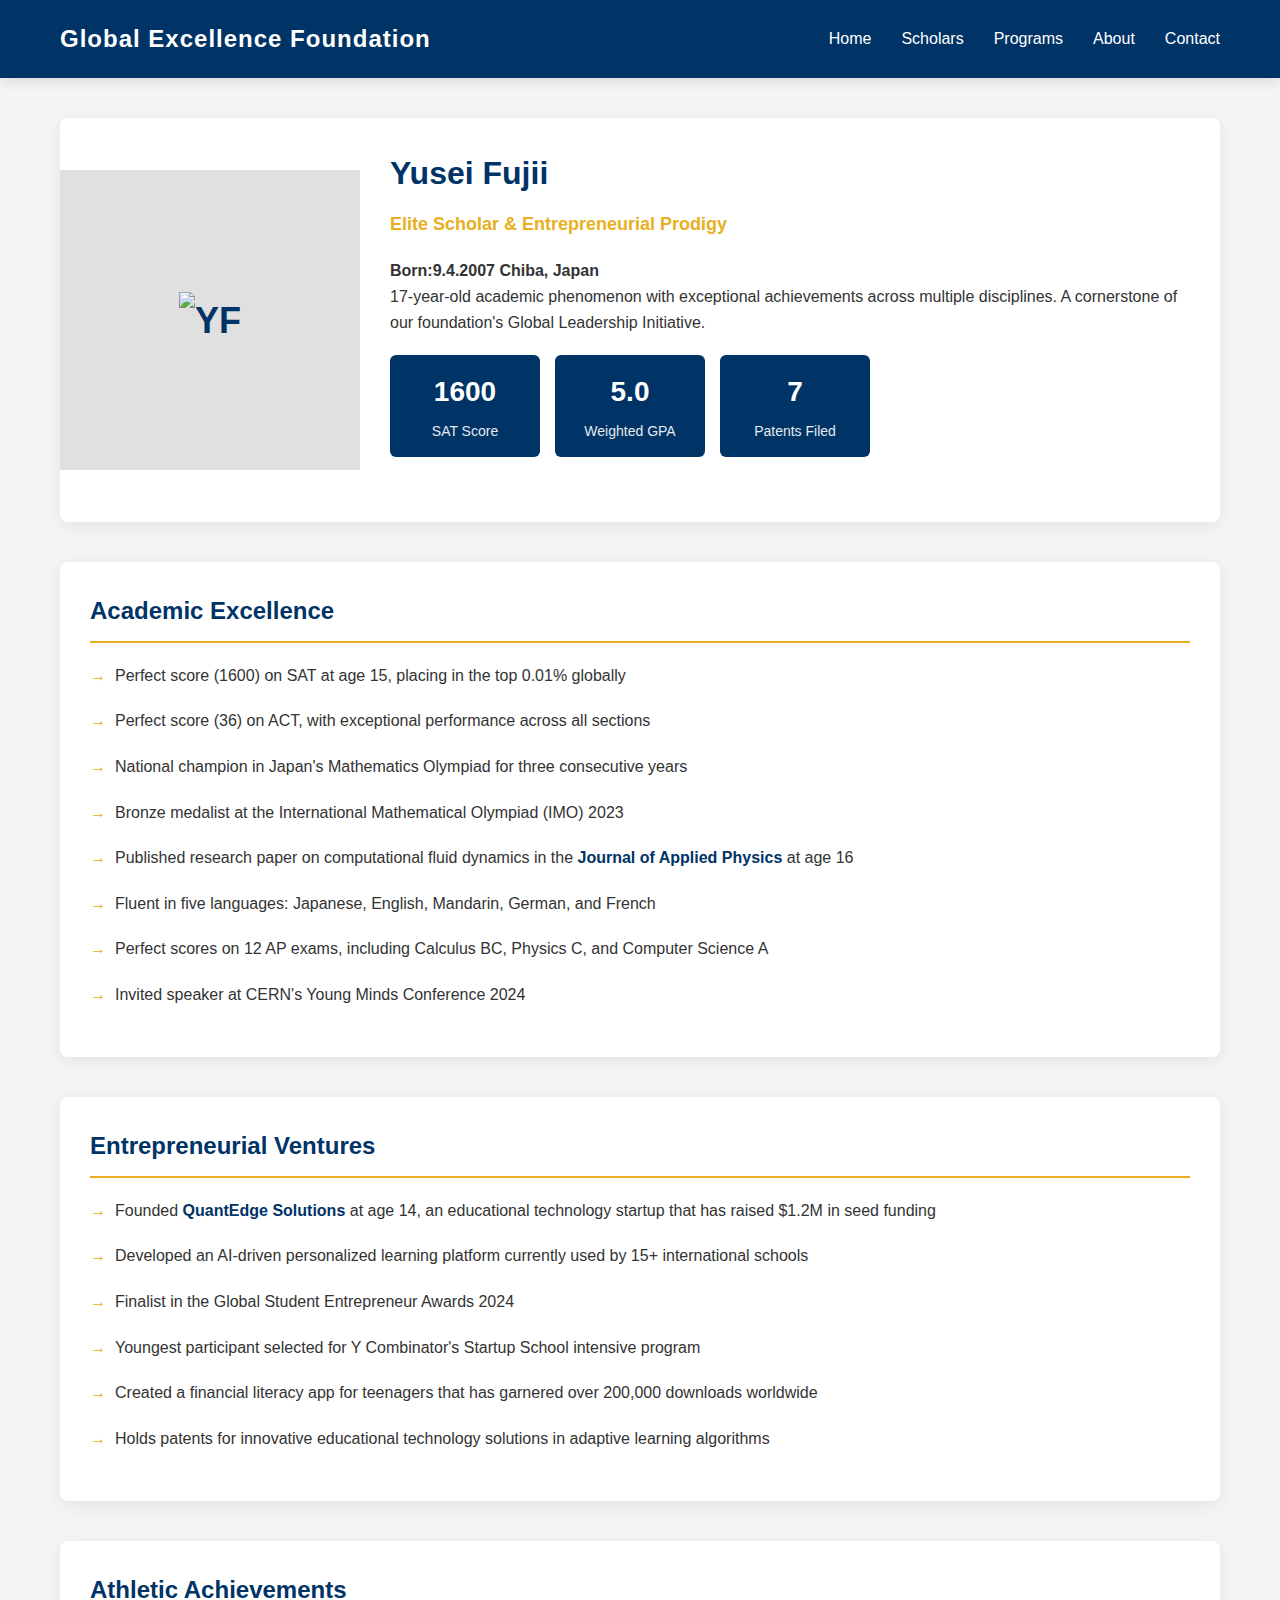
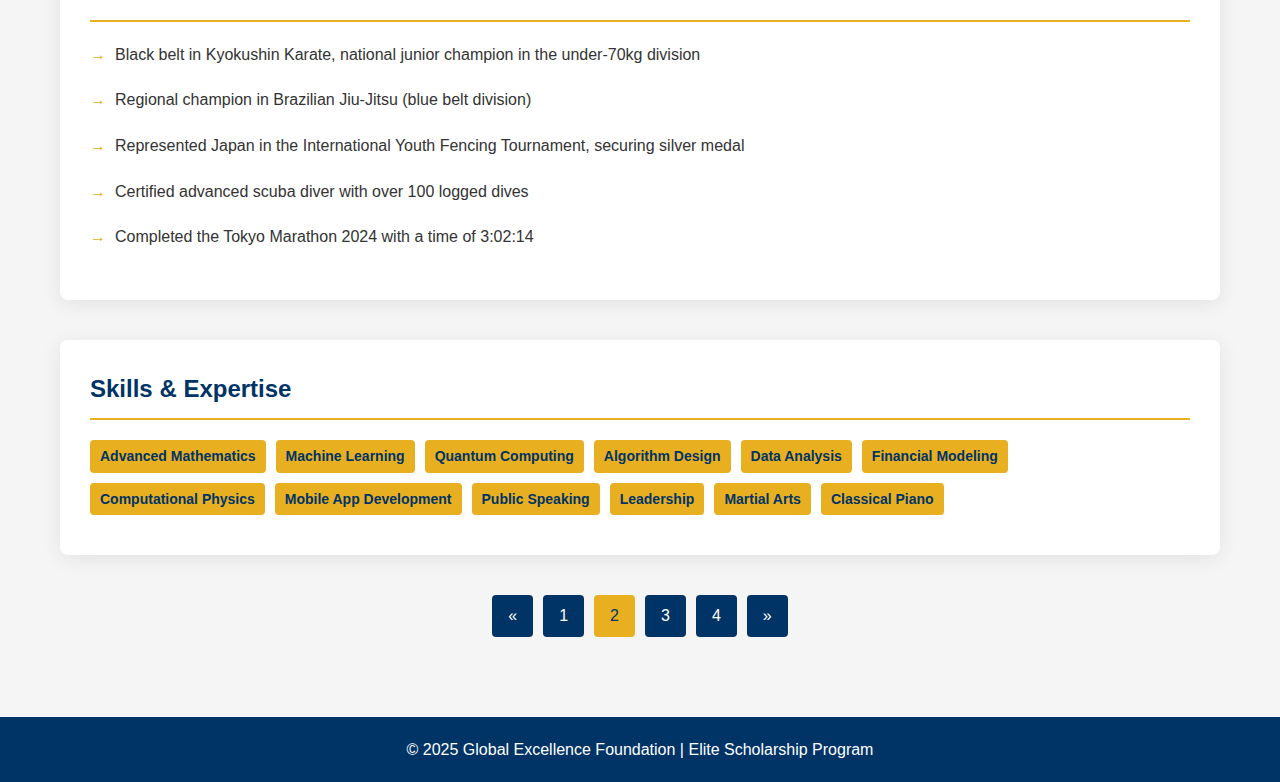
==== index.html @ b3fc117e "Update index.html" ====
<!DOCTYPE html>
<html lang="en">
<head>
    <meta charset="UTF-8">
    <meta name="viewport" content="width=device-width, initial-scale=1.0">
    <title>Yusei Fujii | Global Excellence Foundation</title>
    <style>
        :root {
            --primary: #003366;
            --accent: #e8b021;
            --light: #f5f5f5;
            --dark: #333;
            --gray: #e0e0e0;
        }
        
        * {
            margin: 0;
            padding: 0;
            box-sizing: border-box;
            font-family: 'Helvetica Neue', Arial, sans-serif;
        }
        
        body {
            background-color: var(--light);
            color: var(--dark);
            line-height: 1.6;
        }
        
        header {
            background-color: var(--primary);
            color: white;
            padding: 20px 0;
            box-shadow: 0 4px 12px rgba(0,0,0,0.1);
        }
        
        nav {
            max-width: 1200px;
            margin: 0 auto;
            display: flex;
            justify-content: space-between;
            align-items: center;
            padding: 0 20px;
        }
        
        .logo {
            font-size: 24px;
            font-weight: bold;
            letter-spacing: 1px;
        }
        
        .nav-links {
            display: flex;
            list-style: none;
        }
        
        .nav-links li {
            margin-left: 30px;
        }
        
        .nav-links a {
            color: white;
            text-decoration: none;
            font-weight: 500;
            transition: color 0.3s;
        }
        
        .nav-links a:hover {
            color: var(--accent);
        }
        
        .container {
            max-width: 1200px;
            margin: 0 auto;
            padding: 40px 20px;
        }
        
        .hero {
            display: flex;
            align-items: center;
            margin-bottom: 40px;
            background: white;
            border-radius: 8px;
            overflow: hidden;
            box-shadow: 0 4px 20px rgba(0,0,0,0.08);
        }
        
        .profile-image {
            width: 300px;
            height: 300px;
            background-color: var(--gray);
            display: flex;
            align-items: center;
            justify-content: center;
            color: var(--primary);
            font-size: 36px;
            font-weight: bold;
        }
        
        .profile-info {
            padding: 30px;
            flex: 1;
        }
        
        h1 {
            color: var(--primary);
            margin-bottom: 10px;
            font-size: 32px;
        }
        
        .subtitle {
            color: var(--accent);
            font-weight: 600;
            font-size: 18px;
            margin-bottom: 20px;
        }
        
        .quick-stats {
            display: flex;
            margin: 20px 0;
            flex-wrap: wrap;
        }
        
        .stat {
            background: var(--primary);
            color: white;
            padding: 15px;
            border-radius: 6px;
            margin-right: 15px;
            margin-bottom: 15px;
            min-width: 150px;
            text-align: center;
        }
        
        .stat-value {
            font-size: 28px;
            font-weight: bold;
            margin-bottom: 5px;
        }
        
        .stat-label {
            font-size: 14px;
            opacity: 0.9;
        }
        
        .section {
            margin-bottom: 40px;
            background: white;
            border-radius: 8px;
            padding: 30px;
            box-shadow: 0 4px 20px rgba(0,0,0,0.08);
        }
        
        h2 {
            color: var(--primary);
            margin-bottom: 20px;
            padding-bottom: 10px;
            border-bottom: 2px solid var(--accent);
        }
        
        .achievements, .experience {
            list-style-type: none;
        }
        
        .achievements li, .experience li {
            margin-bottom: 20px;
            position: relative;
            padding-left: 25px;
        }
        
        .achievements li:before, .experience li:before {
            content: "→";
            color: var(--accent);
            position: absolute;
            left: 0;
            font-weight: bold;
        }
        
        .highlight {
            color: var(--primary);
            font-weight: 600;
        }
        
        .badge {
            display: inline-block;
            background: var(--accent);
            color: var(--primary);
            padding: 5px 10px;
            border-radius: 4px;
            font-size: 14px;
            font-weight: 600;
            margin-right: 10px;
            margin-bottom: 10px;
        }
        
        .skills {
            display: flex;
            flex-wrap: wrap;
        }
        
        .pagination {
            display: flex;
            justify-content: center;
            margin-top: 40px;
        }
        
        .pagination a {
            display: inline-block;
            padding: 8px 16px;
            margin: 0 5px;
            background: var(--primary);
            color: white;
            text-decoration: none;
            border-radius: 4px;
            transition: background 0.3s;
        }
        
        .pagination a:hover {
            background: #00264d;
        }
        
        .pagination .active {
            background: var(--accent);
            color: var(--primary);
        }
        
        footer {
            background: var(--primary);
            color: white;
            text-align: center;
            padding: 20px;
            margin-top: 40px;
        }
        
        @media (max-width: 768px) {
            .hero {
                flex-direction: column;
            }
            
            .profile-image {
                width: 100%;
                height: 250px;
            }
            
            .nav-links {
                display: none;
            }
        }
    </style>
</head>
<body>
    <header>
        <nav>
            <div class="logo">Global Excellence Foundation</div>
            <ul class="nav-links">
                <li><a href="#">Home</a></li>
                <li><a href="#">Scholars</a></li>
                <li><a href="#">Programs</a></li>
                <li><a href="#">About</a></li>
                <li><a href="#">Contact</a></li>
            </ul>
        </nav>
    </header>
    
    <div class="container">
        <div class="hero">
            <div class="profile-image"><img src="YF.png" alt="YF"></div>
            <div class="profile-info">
                <h1>Yusei Fujii</h1>
                <div class="subtitle">Elite Scholar & Entrepreneurial Prodigy</div>
                <p><strong>Born:9.4.2007  Chiba, Japan</strong></p>
                <p>17-year-old academic phenomenon with exceptional achievements across multiple disciplines. A cornerstone of our foundation's Global Leadership Initiative.</p>
                
                <div class="quick-stats">
                    <div class="stat">
                        <div class="stat-value">1600</div>
                        <div class="stat-label">SAT Score</div>
                    </div>
                    <div class="stat">
                        <div class="stat-value">5.0</div>
                        <div class="stat-label">Weighted GPA</div>
                    </div>
                    <div class="stat">
                        <div class="stat-value">7</div>
                        <div class="stat-label">Patents Filed</div>
                    </div>
                </div>
            </div>
        </div>
        
        <div class="section">
            <h2>Academic Excellence</h2>
            <ul class="achievements">
                <li>Perfect score (1600) on SAT at age 15, placing in the top 0.01% globally</li>
                <li>Perfect score (36) on ACT, with exceptional performance across all sections</li>
                <li>National champion in Japan's Mathematics Olympiad for three consecutive years</li>
                <li>Bronze medalist at the International Mathematical Olympiad (IMO) 2023</li>
                <li>Published research paper on computational fluid dynamics in the <span class="highlight">Journal of Applied Physics</span> at age 16</li>
                <li>Fluent in five languages: Japanese, English, Mandarin, German, and French</li>
                <li>Perfect scores on 12 AP exams, including Calculus BC, Physics C, and Computer Science A</li>
                <li>Invited speaker at CERN's Young Minds Conference 2024</li>
            </ul>
        </div>
        
        <div class="section">
            <h2>Entrepreneurial Ventures</h2>
            <ul class="experience">
                <li>Founded <span class="highlight">QuantEdge Solutions</span> at age 14, an educational technology startup that has raised $1.2M in seed funding</li>
                <li>Developed an AI-driven personalized learning platform currently used by 15+ international schools</li>
                <li>Finalist in the Global Student Entrepreneur Awards 2024</li>
                <li>Youngest participant selected for Y Combinator's Startup School intensive program</li>
                <li>Created a financial literacy app for teenagers that has garnered over 200,000 downloads worldwide</li>
                <li>Holds patents for innovative educational technology solutions in adaptive learning algorithms</li>
            </ul>
        </div>
        
        <div class="section">
            <h2>Athletic Achievements</h2>
            <ul class="experience">
                <li>Black belt in Kyokushin Karate, national junior champion in the under-70kg division</li>
                <li>Regional champion in Brazilian Jiu-Jitsu (blue belt division)</li>
                <li>Represented Japan in the International Youth Fencing Tournament, securing silver medal</li>
                <li>Certified advanced scuba diver with over 100 logged dives</li>
                <li>Completed the Tokyo Marathon 2024 with a time of 3:02:14</li>
            </ul>
        </div>
        
        <div class="section">
            <h2>Skills & Expertise</h2>
            <div class="skills">
                <div class="badge">Advanced Mathematics</div>
                <div class="badge">Machine Learning</div>
                <div class="badge">Quantum Computing</div>
                <div class="badge">Algorithm Design</div>
                <div class="badge">Data Analysis</div>
                <div class="badge">Financial Modeling</div>
                <div class="badge">Computational Physics</div>
                <div class="badge">Mobile App Development</div>
                <div class="badge">Public Speaking</div>
                <div class="badge">Leadership</div>
                <div class="badge">Martial Arts</div>
                <div class="badge">Classical Piano</div>
            </div>
        </div>
        
        <div class="pagination">
            <a href="#">&laquo;</a>
            <a href="#">1</a>
            <a class="active" href="#">2</a>
            <a href="#">3</a>
            <a href="#">4</a>
            <a href="#">&raquo;</a>
        </div>
    </div>
    
    <footer>
        &copy; 2025 Global Excellence Foundation | Elite Scholarship Program
    </footer>
</body>
</html>
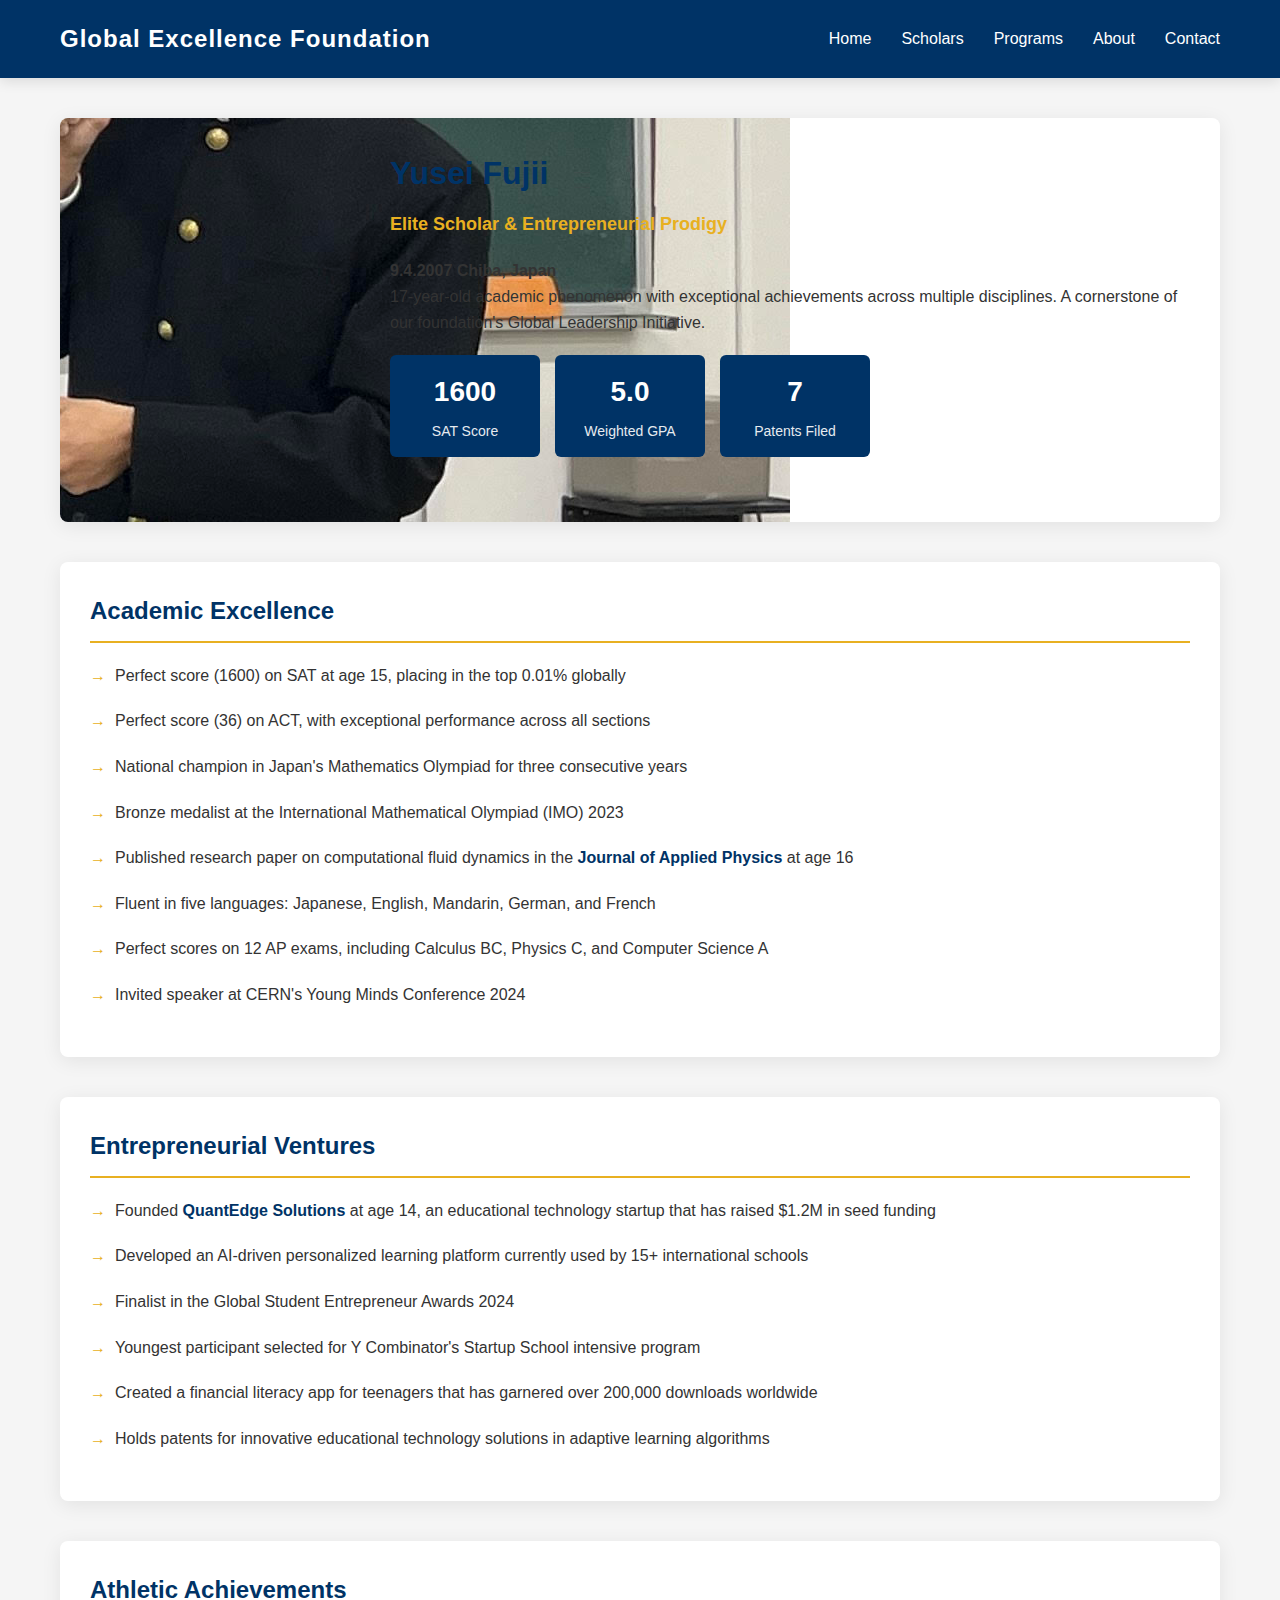
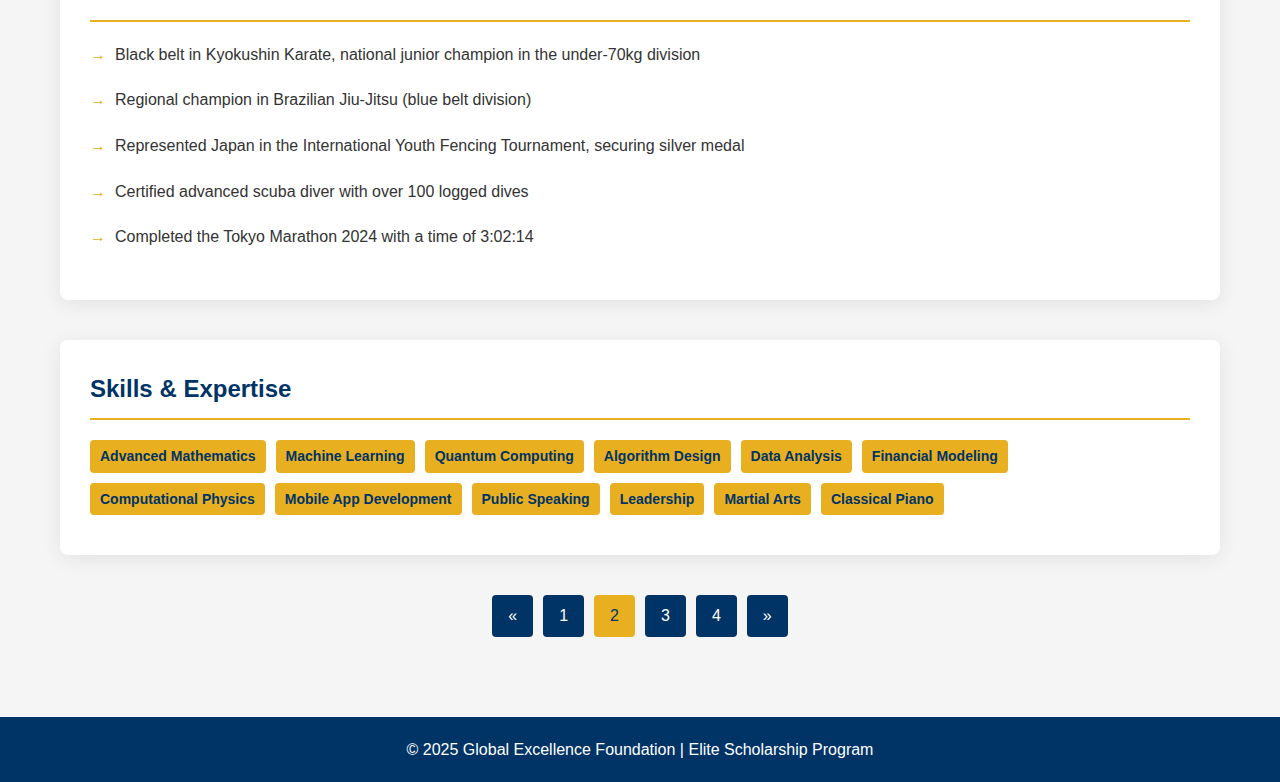
==== commit e34d8a69: "Update index.html" ====
--- a/index.html
+++ b/index.html
@@ -263,11 +263,11 @@
     
     <div class="container">
         <div class="hero">
-            <div class="profile-image"><img src="YF.png" alt="YF"></div>
+            <div class="profile-image"><img src="YF.jpg" alt="YF"></div>
             <div class="profile-info">
                 <h1>Yusei Fujii</h1>
                 <div class="subtitle">Elite Scholar & Entrepreneurial Prodigy</div>
-                <p><strong>Born:9.4.2007  Chiba, Japan</strong></p>
+                <p><strong>9.4.2007   Chiba, Japan</strong></p>
                 <p>17-year-old academic phenomenon with exceptional achievements across multiple disciplines. A cornerstone of our foundation's Global Leadership Initiative.</p>
                 
                 <div class="quick-stats">
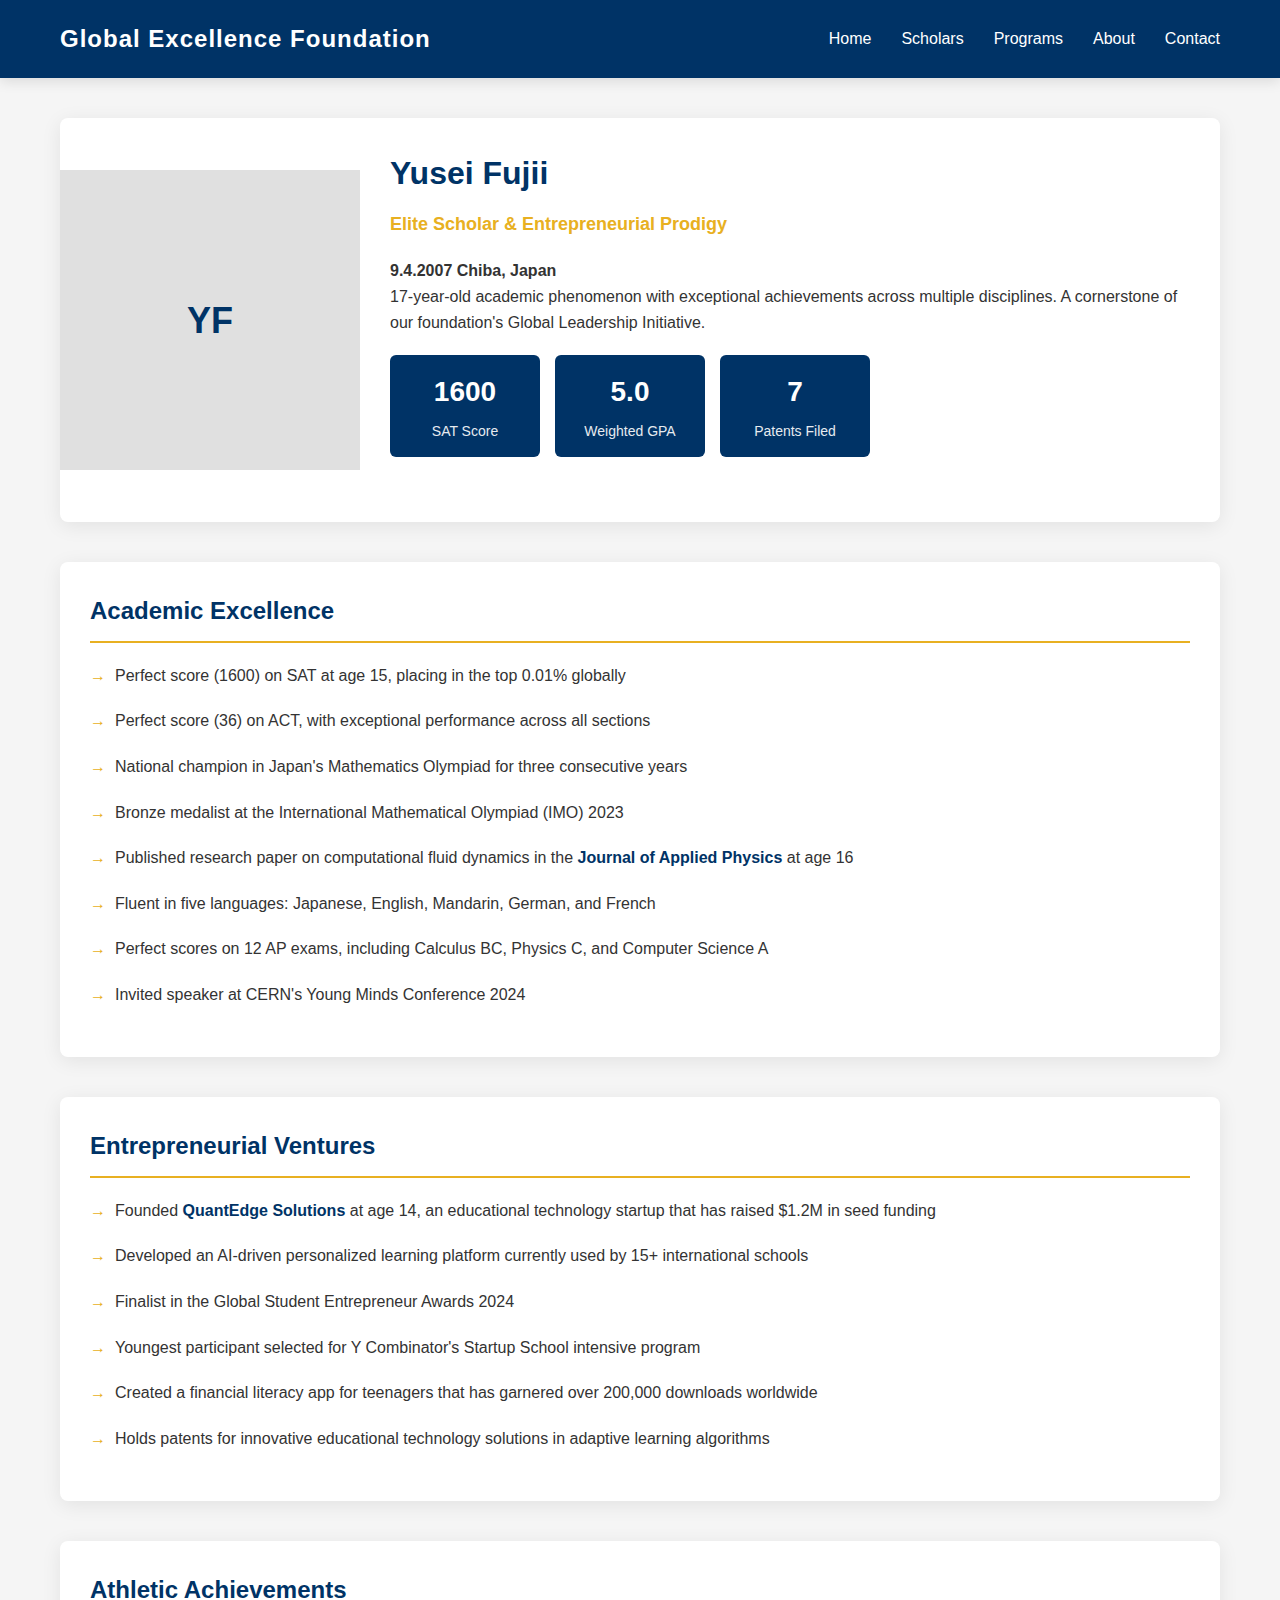
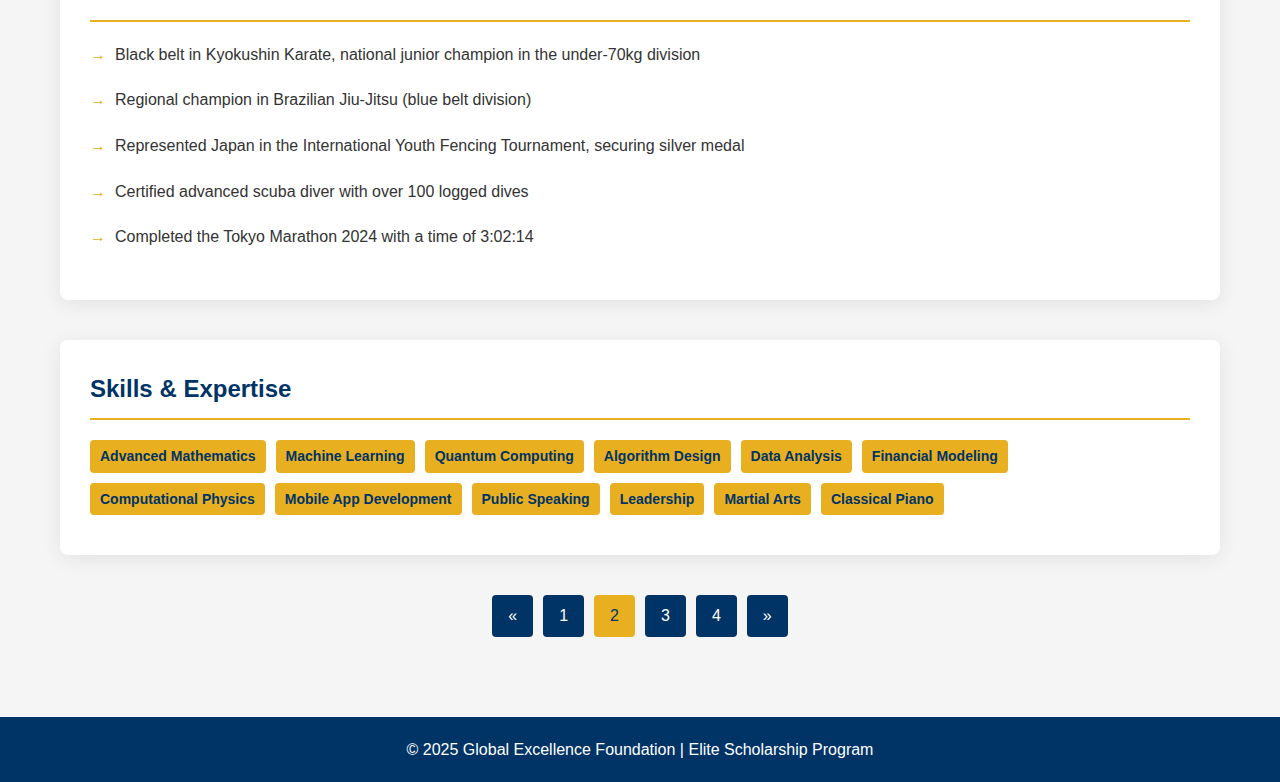
==== commit 889c4eae: "Update index.html" ====
--- a/index.html
+++ b/index.html
@@ -263,7 +263,7 @@
     
     <div class="container">
         <div class="hero">
-            <div class="profile-image"><img src="YF.jpg" alt="YF"></div>
+            <div class="profile-image">YF</div>
             <div class="profile-info">
                 <h1>Yusei Fujii</h1>
                 <div class="subtitle">Elite Scholar & Entrepreneurial Prodigy</div>
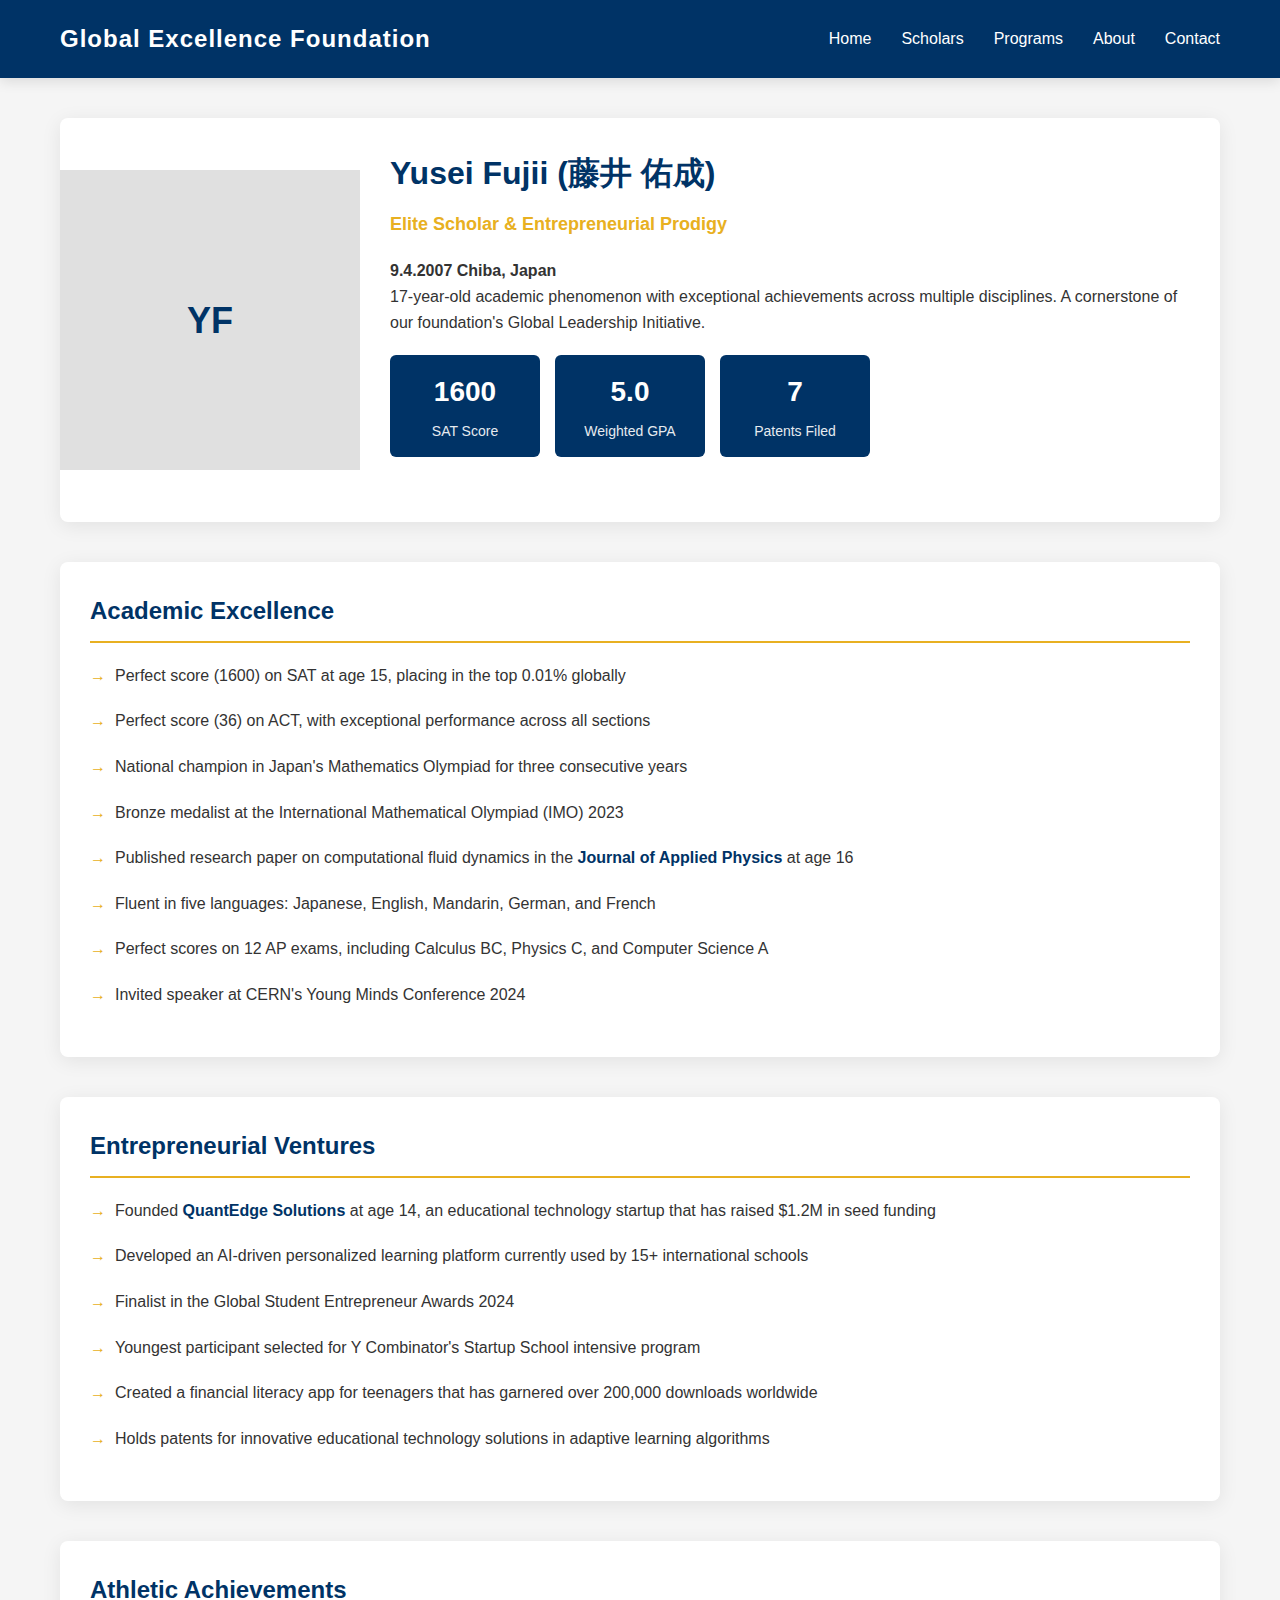
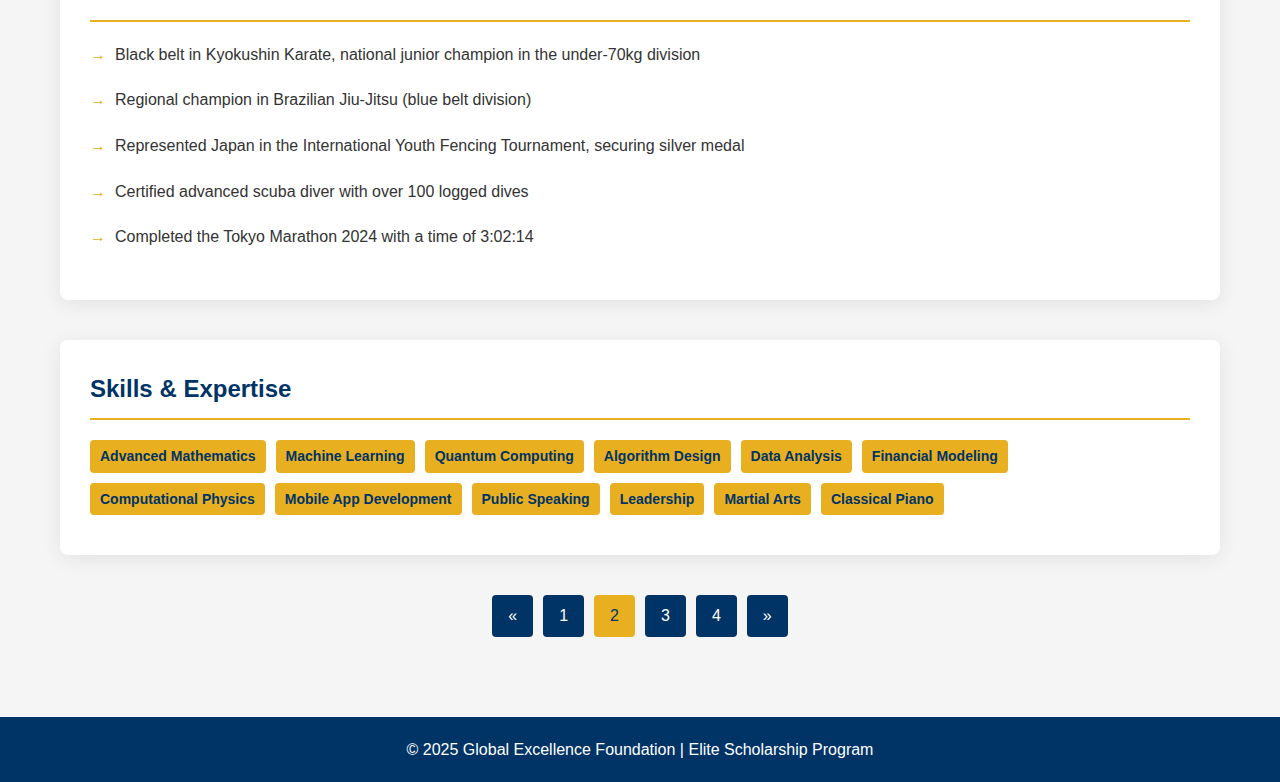
==== commit bc3ecc75: "Update index.html" ====
--- a/index.html
+++ b/index.html
@@ -3,6 +3,7 @@
 <head>
     <meta charset="UTF-8">
     <meta name="viewport" content="width=device-width, initial-scale=1.0">
+    <link rel="icon" href="GEF_icon.png" type="image/png">
     <title>Yusei Fujii | Global Excellence Foundation</title>
     <style>
         :root {
@@ -265,7 +266,7 @@
         <div class="hero">
             <div class="profile-image">YF</div>
             <div class="profile-info">
-                <h1>Yusei Fujii</h1>
+                <h1>Yusei Fujii (藤井 佑成)</h1>
                 <div class="subtitle">Elite Scholar & Entrepreneurial Prodigy</div>
                 <p><strong>9.4.2007   Chiba, Japan</strong></p>
                 <p>17-year-old academic phenomenon with exceptional achievements across multiple disciplines. A cornerstone of our foundation's Global Leadership Initiative.</p>
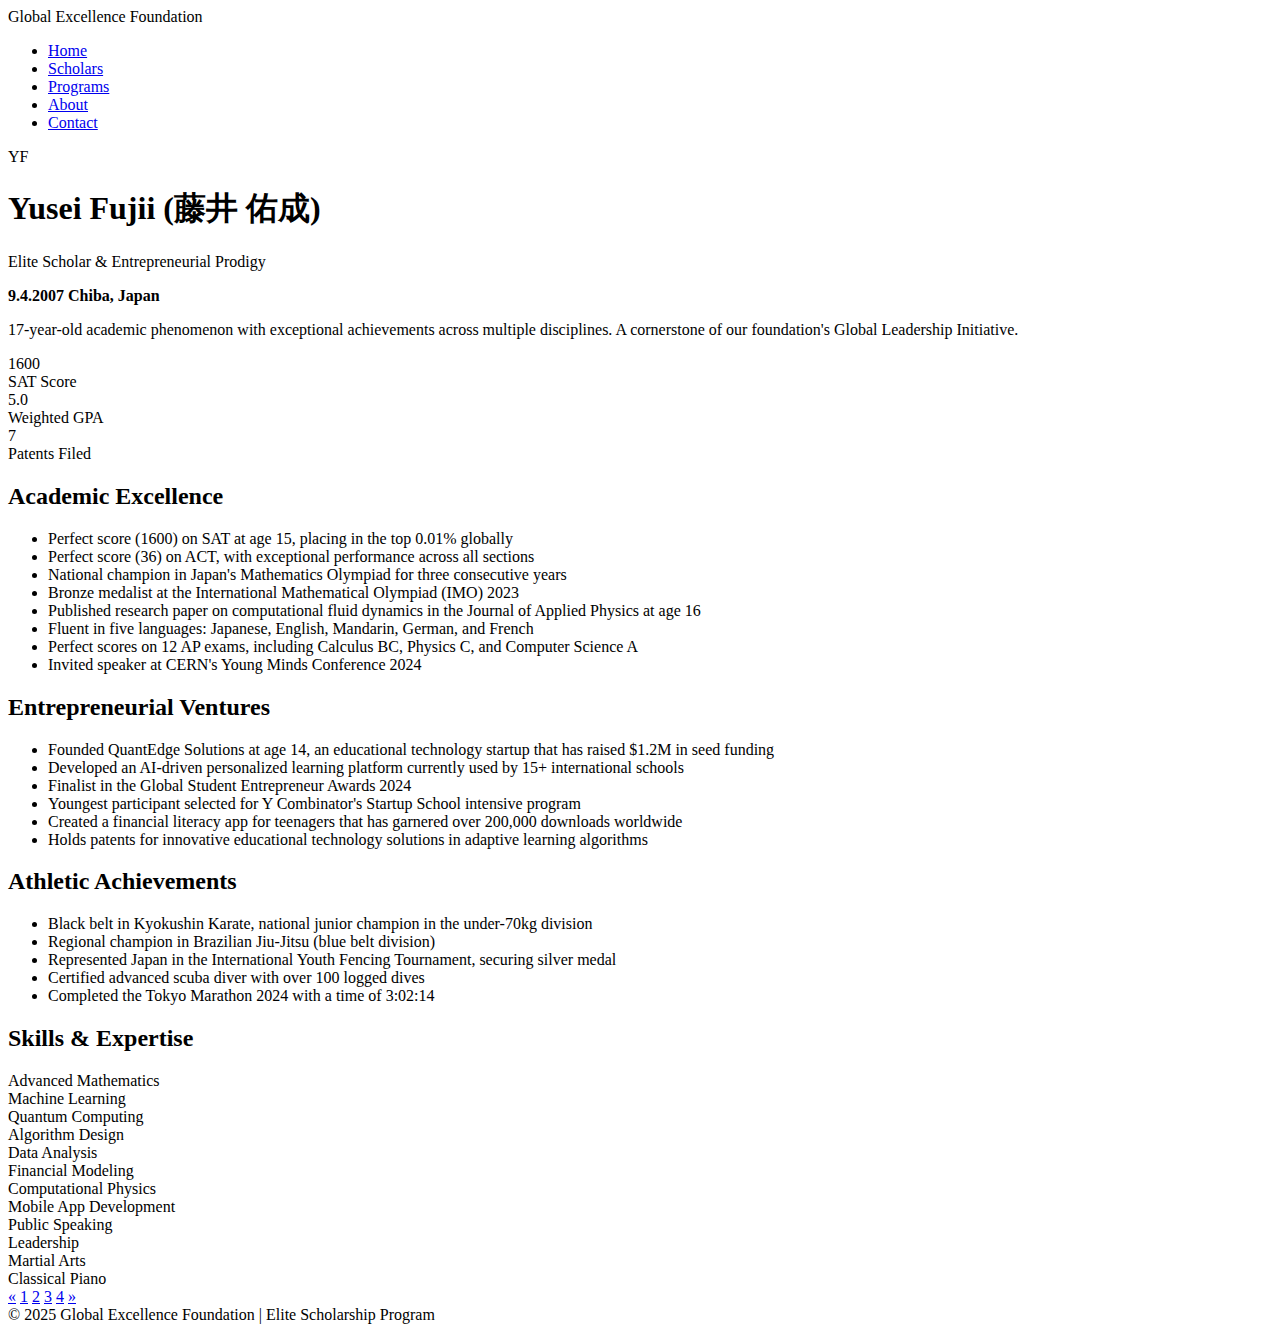
==== commit 72f56504: "Update index.html" ====
--- a/index.html
+++ b/index.html
@@ -4,249 +4,8 @@
     <meta charset="UTF-8">
     <meta name="viewport" content="width=device-width, initial-scale=1.0">
     <link rel="icon" href="GEF_icon.png" type="image/png">
+    <link rel="stylesheet" href="style.css">
     <title>Yusei Fujii | Global Excellence Foundation</title>
-    <style>
-        :root {
-            --primary: #003366;
-            --accent: #e8b021;
-            --light: #f5f5f5;
-            --dark: #333;
-            --gray: #e0e0e0;
-        }
-        
-        * {
-            margin: 0;
-            padding: 0;
-            box-sizing: border-box;
-            font-family: 'Helvetica Neue', Arial, sans-serif;
-        }
-        
-        body {
-            background-color: var(--light);
-            color: var(--dark);
-            line-height: 1.6;
-        }
-        
-        header {
-            background-color: var(--primary);
-            color: white;
-            padding: 20px 0;
-            box-shadow: 0 4px 12px rgba(0,0,0,0.1);
-        }
-        
-        nav {
-            max-width: 1200px;
-            margin: 0 auto;
-            display: flex;
-            justify-content: space-between;
-            align-items: center;
-            padding: 0 20px;
-        }
-        
-        .logo {
-            font-size: 24px;
-            font-weight: bold;
-            letter-spacing: 1px;
-        }
-        
-        .nav-links {
-            display: flex;
-            list-style: none;
-        }
-        
-        .nav-links li {
-            margin-left: 30px;
-        }
-        
-        .nav-links a {
-            color: white;
-            text-decoration: none;
-            font-weight: 500;
-            transition: color 0.3s;
-        }
-        
-        .nav-links a:hover {
-            color: var(--accent);
-        }
-        
-        .container {
-            max-width: 1200px;
-            margin: 0 auto;
-            padding: 40px 20px;
-        }
-        
-        .hero {
-            display: flex;
-            align-items: center;
-            margin-bottom: 40px;
-            background: white;
-            border-radius: 8px;
-            overflow: hidden;
-            box-shadow: 0 4px 20px rgba(0,0,0,0.08);
-        }
-        
-        .profile-image {
-            width: 300px;
-            height: 300px;
-            background-color: var(--gray);
-            display: flex;
-            align-items: center;
-            justify-content: center;
-            color: var(--primary);
-            font-size: 36px;
-            font-weight: bold;
-        }
-        
-        .profile-info {
-            padding: 30px;
-            flex: 1;
-        }
-        
-        h1 {
-            color: var(--primary);
-            margin-bottom: 10px;
-            font-size: 32px;
-        }
-        
-        .subtitle {
-            color: var(--accent);
-            font-weight: 600;
-            font-size: 18px;
-            margin-bottom: 20px;
-        }
-        
-        .quick-stats {
-            display: flex;
-            margin: 20px 0;
-            flex-wrap: wrap;
-        }
-        
-        .stat {
-            background: var(--primary);
-            color: white;
-            padding: 15px;
-            border-radius: 6px;
-            margin-right: 15px;
-            margin-bottom: 15px;
-            min-width: 150px;
-            text-align: center;
-        }
-        
-        .stat-value {
-            font-size: 28px;
-            font-weight: bold;
-            margin-bottom: 5px;
-        }
-        
-        .stat-label {
-            font-size: 14px;
-            opacity: 0.9;
-        }
-        
-        .section {
-            margin-bottom: 40px;
-            background: white;
-            border-radius: 8px;
-            padding: 30px;
-            box-shadow: 0 4px 20px rgba(0,0,0,0.08);
-        }
-        
-        h2 {
-            color: var(--primary);
-            margin-bottom: 20px;
-            padding-bottom: 10px;
-            border-bottom: 2px solid var(--accent);
-        }
-        
-        .achievements, .experience {
-            list-style-type: none;
-        }
-        
-        .achievements li, .experience li {
-            margin-bottom: 20px;
-            position: relative;
-            padding-left: 25px;
-        }
-        
-        .achievements li:before, .experience li:before {
-            content: "→";
-            color: var(--accent);
-            position: absolute;
-            left: 0;
-            font-weight: bold;
-        }
-        
-        .highlight {
-            color: var(--primary);
-            font-weight: 600;
-        }
-        
-        .badge {
-            display: inline-block;
-            background: var(--accent);
-            color: var(--primary);
-            padding: 5px 10px;
-            border-radius: 4px;
-            font-size: 14px;
-            font-weight: 600;
-            margin-right: 10px;
-            margin-bottom: 10px;
-        }
-        
-        .skills {
-            display: flex;
-            flex-wrap: wrap;
-        }
-        
-        .pagination {
-            display: flex;
-            justify-content: center;
-            margin-top: 40px;
-        }
-        
-        .pagination a {
-            display: inline-block;
-            padding: 8px 16px;
-            margin: 0 5px;
-            background: var(--primary);
-            color: white;
-            text-decoration: none;
-            border-radius: 4px;
-            transition: background 0.3s;
-        }
-        
-        .pagination a:hover {
-            background: #00264d;
-        }
-        
-        .pagination .active {
-            background: var(--accent);
-            color: var(--primary);
-        }
-        
-        footer {
-            background: var(--primary);
-            color: white;
-            text-align: center;
-            padding: 20px;
-            margin-top: 40px;
-        }
-        
-        @media (max-width: 768px) {
-            .hero {
-                flex-direction: column;
-            }
-            
-            .profile-image {
-                width: 100%;
-                height: 250px;
-            }
-            
-            .nav-links {
-                display: none;
-            }
-        }
-    </style>
 </head>
 <body>
     <header>
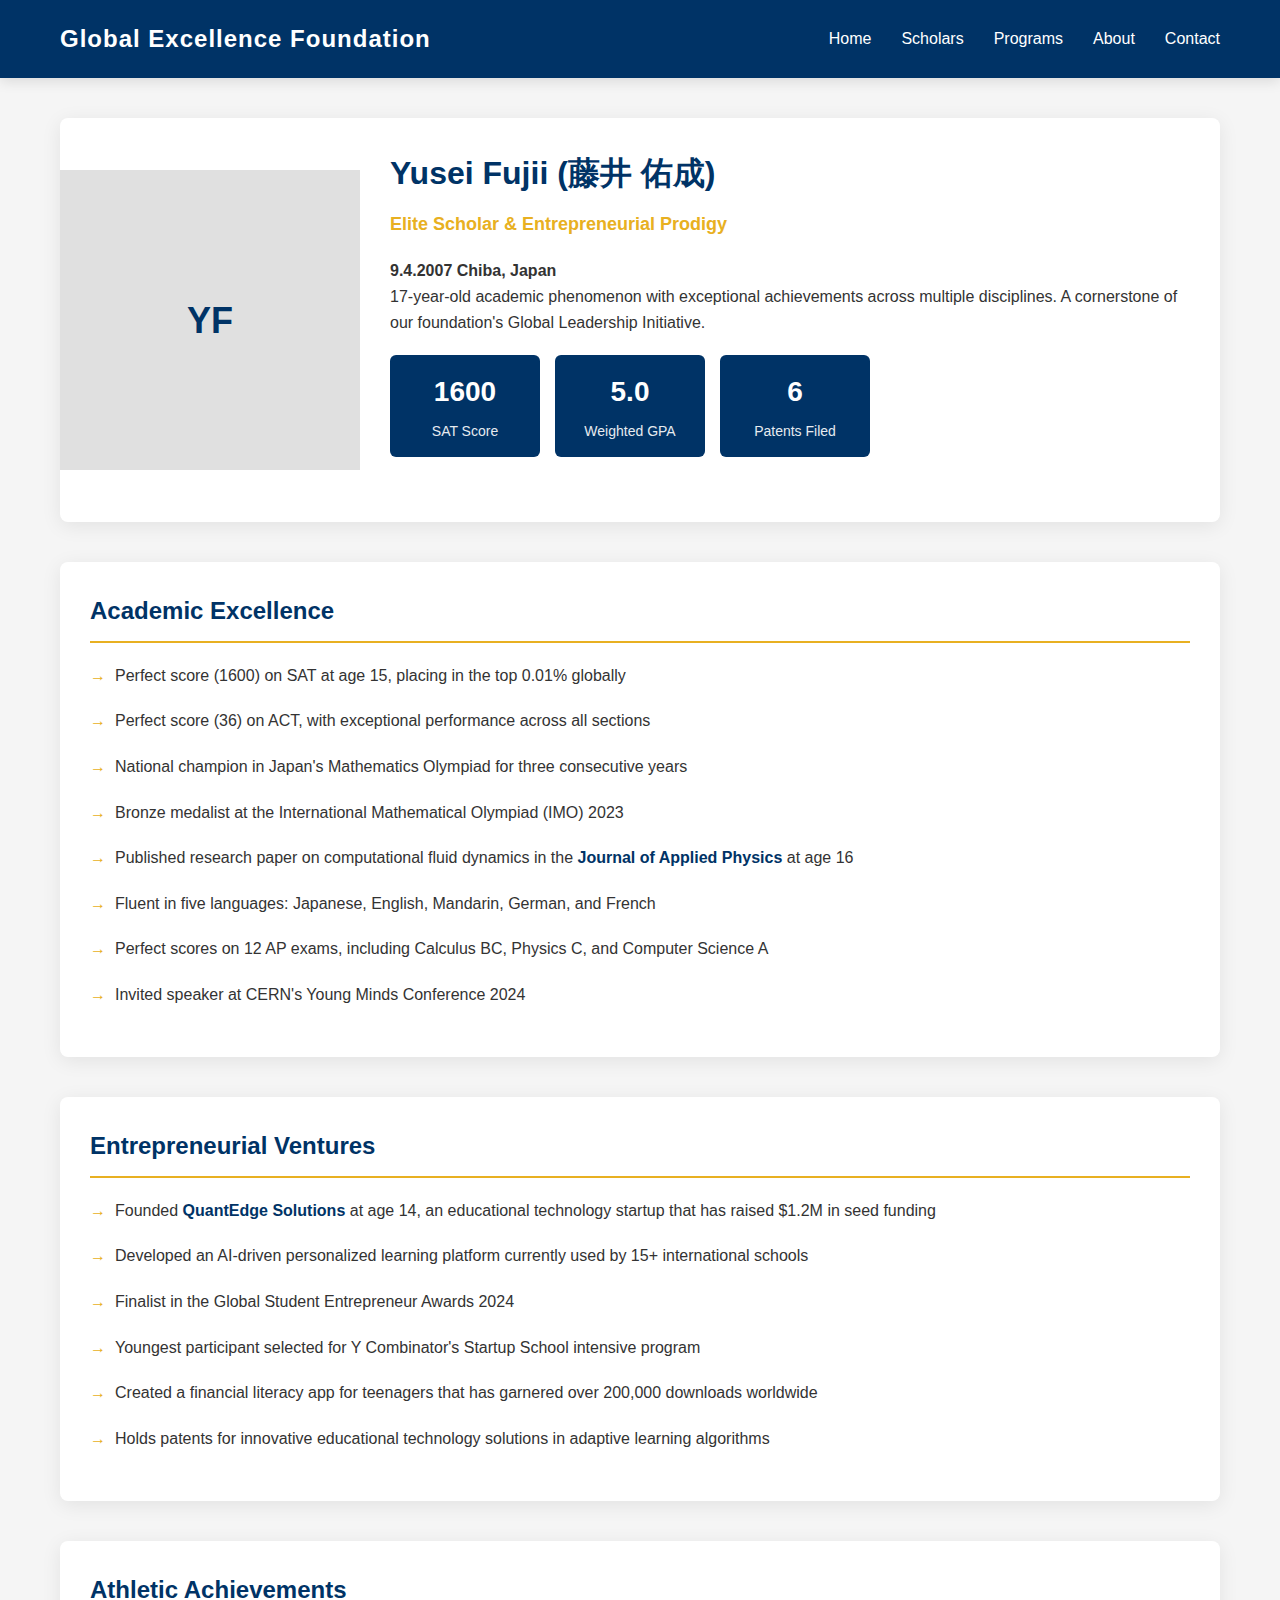
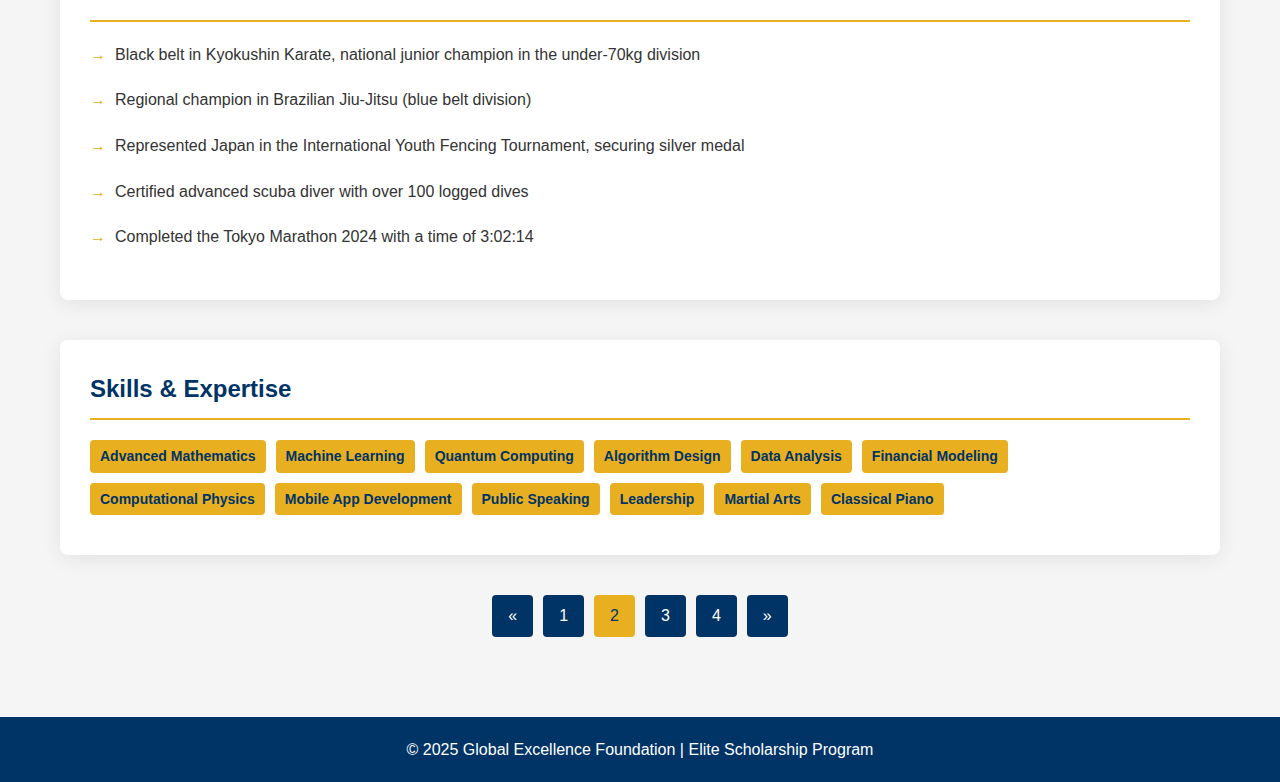
==== commit ac13ba36: "Update index.html" ====
--- a/index.html
+++ b/index.html
@@ -40,7 +40,7 @@
                         <div class="stat-label">Weighted GPA</div>
                     </div>
                     <div class="stat">
-                        <div class="stat-value">7</div>
+                        <div class="stat-value">6</div>
                         <div class="stat-label">Patents Filed</div>
                     </div>
                 </div>
--- a/style.css
+++ b/style.css
@@ -0,0 +1,240 @@
+        :root {
+            --primary: #003366;
+            --accent: #e8b021;
+            --light: #f5f5f5;
+            --dark: #333;
+            --gray: #e0e0e0;
+        }
+        
+        * {
+            margin: 0;
+            padding: 0;
+            box-sizing: border-box;
+            font-family: 'Helvetica Neue', Arial, sans-serif;
+        }
+        
+        body {
+            background-color: var(--light);
+            color: var(--dark);
+            line-height: 1.6;
+        }
+        
+        header {
+            background-color: var(--primary);
+            color: white;
+            padding: 20px 0;
+            box-shadow: 0 4px 12px rgba(0,0,0,0.1);
+        }
+        
+        nav {
+            max-width: 1200px;
+            margin: 0 auto;
+            display: flex;
+            justify-content: space-between;
+            align-items: center;
+            padding: 0 20px;
+        }
+        
+        .logo {
+            font-size: 24px;
+            font-weight: bold;
+            letter-spacing: 1px;
+        }
+        
+        .nav-links {
+            display: flex;
+            list-style: none;
+        }
+        
+        .nav-links li {
+            margin-left: 30px;
+        }
+        
+        .nav-links a {
+            color: white;
+            text-decoration: none;
+            font-weight: 500;
+            transition: color 0.3s;
+        }
+        
+        .nav-links a:hover {
+            color: var(--accent);
+        }
+        
+        .container {
+            max-width: 1200px;
+            margin: 0 auto;
+            padding: 40px 20px;
+        }
+        
+        .hero {
+            display: flex;
+            align-items: center;
+            margin-bottom: 40px;
+            background: white;
+            border-radius: 8px;
+            overflow: hidden;
+            box-shadow: 0 4px 20px rgba(0,0,0,0.08);
+        }
+        
+        .profile-image {
+            width: 300px;
+            height: 300px;
+            background-color: var(--gray);
+            display: flex;
+            align-items: center;
+            justify-content: center;
+            color: var(--primary);
+            font-size: 36px;
+            font-weight: bold;
+        }
+        
+        .profile-info {
+            padding: 30px;
+            flex: 1;
+        }
+        
+        h1 {
+            color: var(--primary);
+            margin-bottom: 10px;
+            font-size: 32px;
+        }
+        
+        .subtitle {
+            color: var(--accent);
+            font-weight: 600;
+            font-size: 18px;
+            margin-bottom: 20px;
+        }
+        
+        .quick-stats {
+            display: flex;
+            margin: 20px 0;
+            flex-wrap: wrap;
+        }
+        
+        .stat {
+            background: var(--primary);
+            color: white;
+            padding: 15px;
+            border-radius: 6px;
+            margin-right: 15px;
+            margin-bottom: 15px;
+            min-width: 150px;
+            text-align: center;
+        }
+        
+        .stat-value {
+            font-size: 28px;
+            font-weight: bold;
+            margin-bottom: 5px;
+        }
+        
+        .stat-label {
+            font-size: 14px;
+            opacity: 0.9;
+        }
+        
+        .section {
+            margin-bottom: 40px;
+            background: white;
+            border-radius: 8px;
+            padding: 30px;
+            box-shadow: 0 4px 20px rgba(0,0,0,0.08);
+        }
+        
+        h2 {
+            color: var(--primary);
+            margin-bottom: 20px;
+            padding-bottom: 10px;
+            border-bottom: 2px solid var(--accent);
+        }
+        
+        .achievements, .experience {
+            list-style-type: none;
+        }
+        
+        .achievements li, .experience li {
+            margin-bottom: 20px;
+            position: relative;
+            padding-left: 25px;
+        }
+        
+        .achievements li:before, .experience li:before {
+            content: "→";
+            color: var(--accent);
+            position: absolute;
+            left: 0;
+            font-weight: bold;
+        }
+        
+        .highlight {
+            color: var(--primary);
+            font-weight: 600;
+        }
+        
+        .badge {
+            display: inline-block;
+            background: var(--accent);
+            color: var(--primary);
+            padding: 5px 10px;
+            border-radius: 4px;
+            font-size: 14px;
+            font-weight: 600;
+            margin-right: 10px;
+            margin-bottom: 10px;
+        }
+        
+        .skills {
+            display: flex;
+            flex-wrap: wrap;
+        }
+        
+        .pagination {
+            display: flex;
+            justify-content: center;
+            margin-top: 40px;
+        }
+        
+        .pagination a {
+            display: inline-block;
+            padding: 8px 16px;
+            margin: 0 5px;
+            background: var(--primary);
+            color: white;
+            text-decoration: none;
+            border-radius: 4px;
+            transition: background 0.3s;
+        }
+        
+        .pagination a:hover {
+            background: #00264d;
+        }
+        
+        .pagination .active {
+            background: var(--accent);
+            color: var(--primary);
+        }
+        
+        footer {
+            background: var(--primary);
+            color: white;
+            text-align: center;
+            padding: 20px;
+            margin-top: 40px;
+        }
+        
+        @media (max-width: 768px) {
+            .hero {
+                flex-direction: column;
+            }
+            
+            .profile-image {
+                width: 100%;
+                height: 250px;
+            }
+            
+            .nav-links {
+                display: none;
+            }
+        }
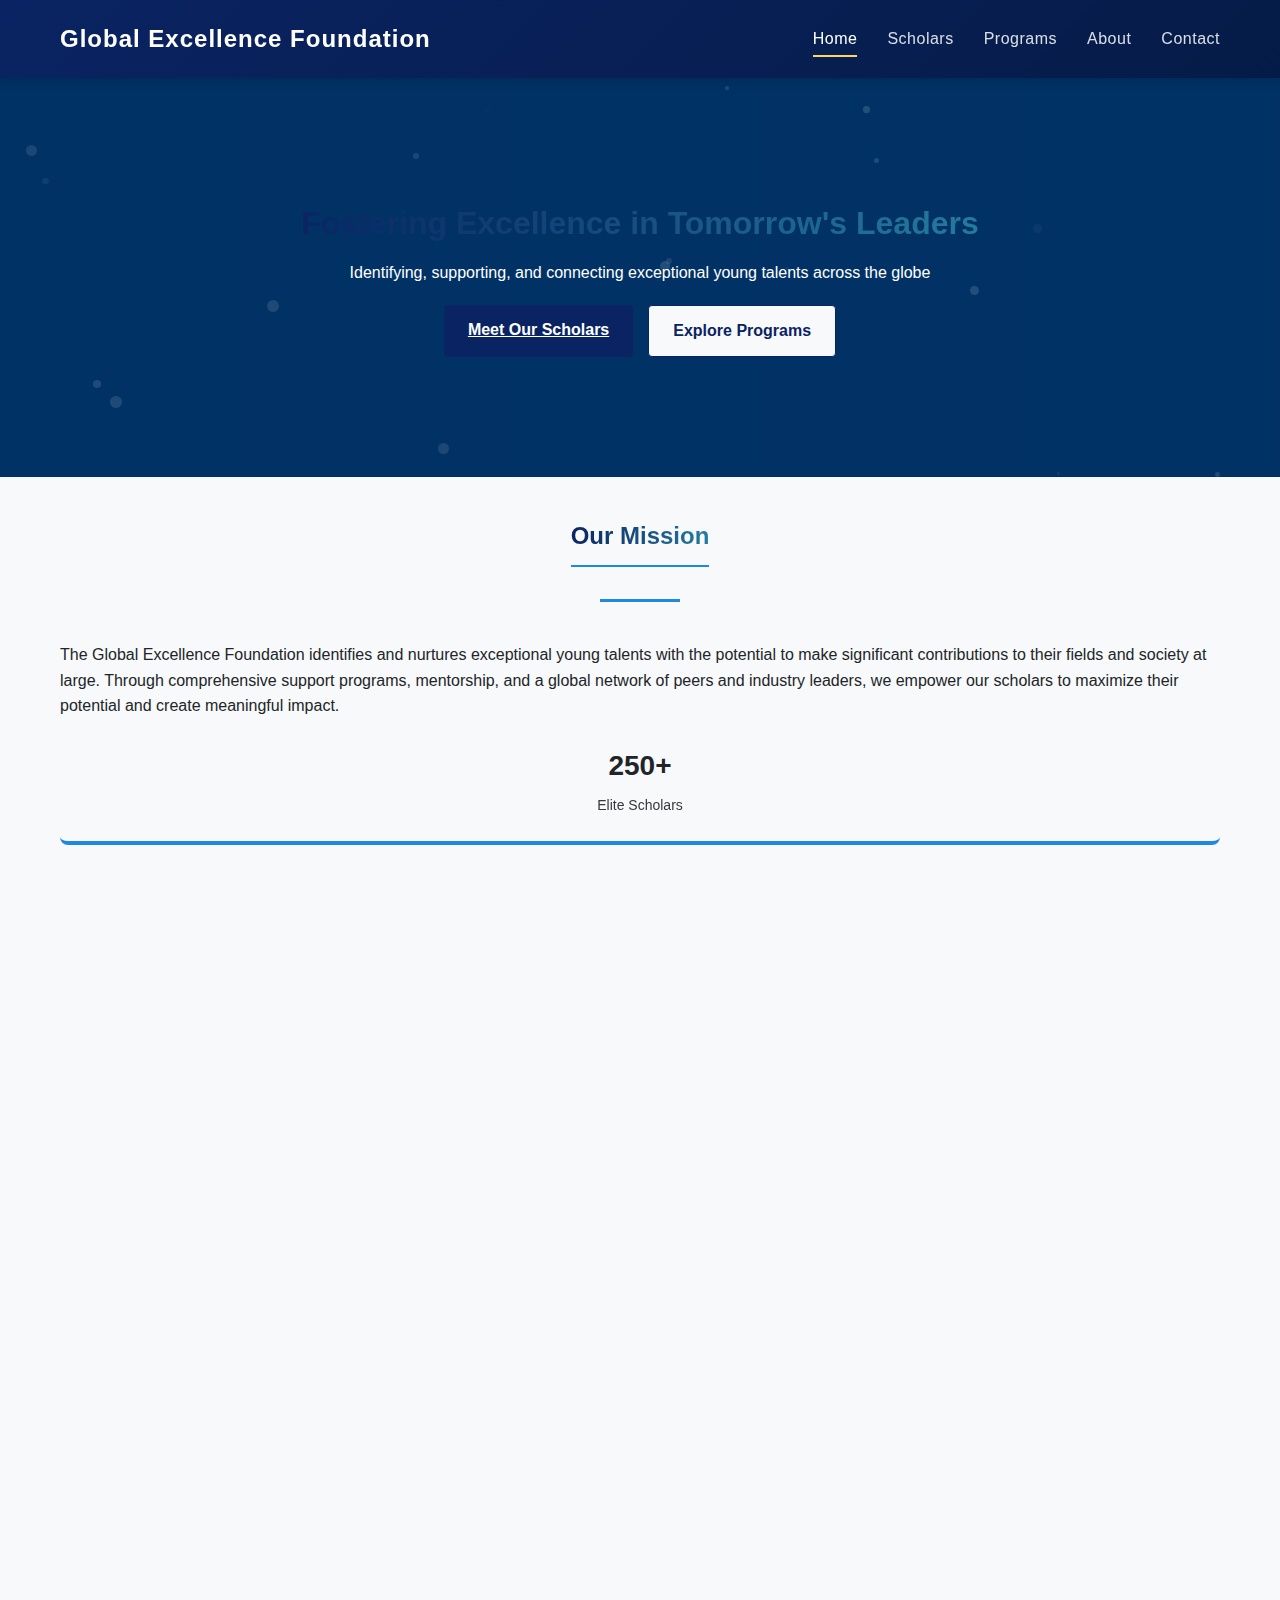
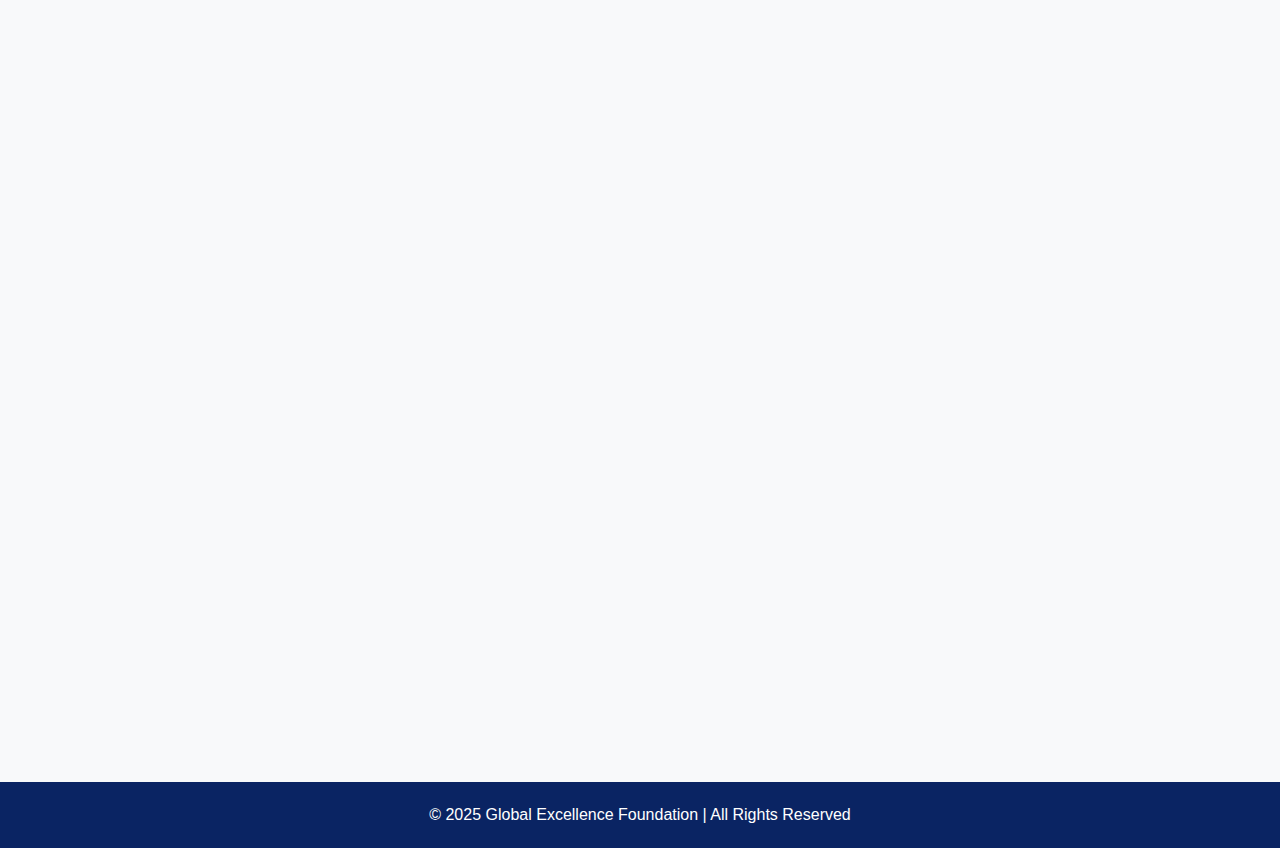
==== commit 2417b3f6: "Add files via upload" ====
--- a/index.html
+++ b/index.html
@@ -1,119 +1,228 @@
-<!DOCTYPE html>
-<html lang="en">
-<head>
-    <meta charset="UTF-8">
-    <meta name="viewport" content="width=device-width, initial-scale=1.0">
-    <link rel="icon" href="GEF_icon.png" type="image/png">
-    <link rel="stylesheet" href="style.css">
-    <title>Yusei Fujii | Global Excellence Foundation</title>
-</head>
-<body>
-    <header>
-        <nav>
-            <div class="logo">Global Excellence Foundation</div>
-            <ul class="nav-links">
-                <li><a href="#">Home</a></li>
-                <li><a href="#">Scholars</a></li>
-                <li><a href="#">Programs</a></li>
-                <li><a href="#">About</a></li>
-                <li><a href="#">Contact</a></li>
-            </ul>
-        </nav>
-    </header>
-    
-    <div class="container">
-        <div class="hero">
-            <div class="profile-image">YF</div>
-            <div class="profile-info">
-                <h1>Yusei Fujii (藤井 佑成)</h1>
-                <div class="subtitle">Elite Scholar & Entrepreneurial Prodigy</div>
-                <p><strong>9.4.2007   Chiba, Japan</strong></p>
-                <p>17-year-old academic phenomenon with exceptional achievements across multiple disciplines. A cornerstone of our foundation's Global Leadership Initiative.</p>
-                
-                <div class="quick-stats">
-                    <div class="stat">
-                        <div class="stat-value">1600</div>
-                        <div class="stat-label">SAT Score</div>
-                    </div>
-                    <div class="stat">
-                        <div class="stat-value">5.0</div>
-                        <div class="stat-label">Weighted GPA</div>
-                    </div>
-                    <div class="stat">
-                        <div class="stat-value">6</div>
-                        <div class="stat-label">Patents Filed</div>
-                    </div>
-                </div>
-            </div>
-        </div>
-        
-        <div class="section">
-            <h2>Academic Excellence</h2>
-            <ul class="achievements">
-                <li>Perfect score (1600) on SAT at age 15, placing in the top 0.01% globally</li>
-                <li>Perfect score (36) on ACT, with exceptional performance across all sections</li>
-                <li>National champion in Japan's Mathematics Olympiad for three consecutive years</li>
-                <li>Bronze medalist at the International Mathematical Olympiad (IMO) 2023</li>
-                <li>Published research paper on computational fluid dynamics in the <span class="highlight">Journal of Applied Physics</span> at age 16</li>
-                <li>Fluent in five languages: Japanese, English, Mandarin, German, and French</li>
-                <li>Perfect scores on 12 AP exams, including Calculus BC, Physics C, and Computer Science A</li>
-                <li>Invited speaker at CERN's Young Minds Conference 2024</li>
-            </ul>
-        </div>
-        
-        <div class="section">
-            <h2>Entrepreneurial Ventures</h2>
-            <ul class="experience">
-                <li>Founded <span class="highlight">QuantEdge Solutions</span> at age 14, an educational technology startup that has raised $1.2M in seed funding</li>
-                <li>Developed an AI-driven personalized learning platform currently used by 15+ international schools</li>
-                <li>Finalist in the Global Student Entrepreneur Awards 2024</li>
-                <li>Youngest participant selected for Y Combinator's Startup School intensive program</li>
-                <li>Created a financial literacy app for teenagers that has garnered over 200,000 downloads worldwide</li>
-                <li>Holds patents for innovative educational technology solutions in adaptive learning algorithms</li>
-            </ul>
-        </div>
-        
-        <div class="section">
-            <h2>Athletic Achievements</h2>
-            <ul class="experience">
-                <li>Black belt in Kyokushin Karate, national junior champion in the under-70kg division</li>
-                <li>Regional champion in Brazilian Jiu-Jitsu (blue belt division)</li>
-                <li>Represented Japan in the International Youth Fencing Tournament, securing silver medal</li>
-                <li>Certified advanced scuba diver with over 100 logged dives</li>
-                <li>Completed the Tokyo Marathon 2024 with a time of 3:02:14</li>
-            </ul>
-        </div>
-        
-        <div class="section">
-            <h2>Skills & Expertise</h2>
-            <div class="skills">
-                <div class="badge">Advanced Mathematics</div>
-                <div class="badge">Machine Learning</div>
-                <div class="badge">Quantum Computing</div>
-                <div class="badge">Algorithm Design</div>
-                <div class="badge">Data Analysis</div>
-                <div class="badge">Financial Modeling</div>
-                <div class="badge">Computational Physics</div>
-                <div class="badge">Mobile App Development</div>
-                <div class="badge">Public Speaking</div>
-                <div class="badge">Leadership</div>
-                <div class="badge">Martial Arts</div>
-                <div class="badge">Classical Piano</div>
-            </div>
-        </div>
-        
-        <div class="pagination">
-            <a href="#">&laquo;</a>
-            <a href="#">1</a>
-            <a class="active" href="#">2</a>
-            <a href="#">3</a>
-            <a href="#">4</a>
-            <a href="#">&raquo;</a>
-        </div>
-    </div>
-    
-    <footer>
-        &copy; 2025 Global Excellence Foundation | Elite Scholarship Program
-    </footer>
-</body>
-</html>
+<!DOCTYPE html>
+<html lang="en">
+<head>
+    <meta charset="UTF-8">
+    <meta name="viewport" content="width=device-width, initial-scale=1.0">
+    <link rel="icon" href="GEF_icon.png" type="image/png">
+    <link rel="stylesheet" href="style.css">
+    <title>Global Excellence Foundation</title>
+</head>
+<body>
+    <header>
+        <nav>
+            <div class="logo scale-on-hover">Global Excellence Foundation</div>
+            <ul class="nav-links">
+                <li><a href="index.html" class="active">Home</a></li>
+                <li><a href="scholars.html">Scholars</a></li>
+                <li><a href="programs.html">Programs</a></li>
+                <li><a href="about.html">About</a></li>
+                <li><a href="contact.html">Contact</a></li>
+            </ul>
+        </nav>
+    </header>
+    
+    <div class="hero-banner scroll-reveal">
+        <div class="container">
+            <h1 class="text-gradient">Fostering Excellence in Tomorrow's Leaders</h1>
+            <p>Identifying, supporting, and connecting exceptional young talents across the globe</p>
+            <div class="cta-buttons">
+                <a href="scholars.html" class="btn-primary hover-lift">Meet Our Scholars</a>
+                <a href="programs.html" class="btn-secondary hover-lift">Explore Programs</a>
+            </div>
+        </div>
+    </div>
+    
+    <div class="container">
+        <div class="section-title scroll-reveal">
+            <h2 class="text-gradient">Our Mission</h2>
+            <div class="section-divider"></div>
+        </div>
+        
+        <div class="mission-content scroll-reveal">
+            <p>The Global Excellence Foundation identifies and nurtures exceptional young talents with the potential to make significant contributions to their fields and society at large. Through comprehensive support programs, mentorship, and a global network of peers and industry leaders, we empower our scholars to maximize their potential and create meaningful impact.</p>
+            
+            <div class="stats-row">
+                <div class="home-stat hover-lift scroll-reveal delay-1">
+                    <div class="stat-value">250+</div>
+                    <div class="stat-label">Elite Scholars</div>
+                </div>
+                <div class="home-stat hover-lift scroll-reveal delay-2">
+                    <div class="stat-value">45</div>
+                    <div class="stat-label">Countries</div>
+                </div>
+                <div class="home-stat hover-lift scroll-reveal delay-3">
+                    <div class="stat-value">$15M</div>
+                    <div class="stat-label">Annual Funding</div>
+                </div>
+                <div class="home-stat hover-lift scroll-reveal delay-4">
+                    <div class="stat-value">92%</div>
+                    <div class="stat-label">Success Rate</div>
+                </div>
+            </div>
+        </div>
+        
+        <div class="section-title scroll-reveal">
+            <h2 class="text-gradient">Featured Scholars</h2>
+            <div class="section-divider"></div>
+        </div>
+        
+        <div class="featured-scholars scroll-reveal">
+            <div class="featured-scholar hover-lift">
+                <div class="featured-scholar-image">YF</div>
+                <h3>Yusei Fujii</h3>
+                <div class="scholar-desc">Elite Scholar & Entrepreneurial Prodigy</div>
+                <p>17-year-old mathematical genius who developed a revolutionary algorithm for financial risk assessment, now implemented by major banks worldwide.</p>
+                <a href="yusei_fujii.html" class="text-link">Read More →</a>
+            </div>
+            
+            <div class="featured-scholar hover-lift">
+                <div class="featured-scholar-image">JK</div>
+                <h3>James Kim</h3>
+                <div class="scholar-desc">FinTech Entrepreneur</div>
+                <p>19-year-old financial technology innovator revolutionizing digital banking and financial inclusion across Southeast Asia.</p>
+                <a href="james_kim.html" class="text-link">Read More →</a>
+            </div>
+            
+            <div class="featured-scholar hover-lift">
+                <div class="featured-scholar-image">LB</div>
+                <h3>Layla Bakhit</h3>
+                <div class="scholar-desc">Visual Arts Prodigy</div>
+                <p>18-year-old visionary artist merging traditional techniques with cutting-edge technology to create immersive experiences.</p>
+                <a href="layla_bakhit.html" class="text-link">Read More →</a>
+            </div>
+        </div>
+        
+        <div class="section-title scroll-reveal">
+            <h2 class="text-gradient">Our Programs</h2>
+            <div class="section-divider"></div>
+        </div>
+        
+        <div class="programs-overview scroll-reveal">
+            <div class="program-box hover-lift">
+                <h3>Elite Scholarship Program</h3>
+                <p>Comprehensive financial support covering education and research costs, combined with personalized mentorship from industry leaders.</p>
+                <a href="programs.html" class="text-link">Learn More →</a>
+            </div>
+            
+            <div class="program-box hover-lift">
+                <h3>Global Innovation Challenge</h3>
+                <p>Annual competition challenging young talents to develop innovative solutions to pressing global problems, with substantial funding for winners.</p>
+                <a href="programs.html" class="text-link">Learn More →</a>
+            </div>
+            
+            <div class="program-box hover-lift">
+                <h3>Leadership Summit</h3>
+                <p>Exclusive gathering bringing together our scholars, mentors, and global thought leaders for collaboration and inspiration.</p>
+                <a href="programs.html" class="text-link">Learn More →</a>
+            </div>
+            
+            <div class="program-box hover-lift">
+                <h3>Exchange Fellowship</h3>
+                <p>Opportunity for scholars to study or research at partner institutions worldwide, expanding their global perspective and network.</p>
+                <a href="programs.html" class="text-link">Learn More →</a>
+            </div>
+        </div>
+        
+        <div class="testimonials scroll-reveal">
+            <div class="quote-mark">"</div>
+            <div class="testimonial-content">
+                <p>The support and connections I gained through the Global Excellence Foundation have been truly transformative. The mentorship and resources provided allowed me to turn my theoretical research into a viable solution that's now impacting thousands of lives.</p>
+                <div class="testimonial-author">
+                    <div class="author-image">MC</div>
+                    <div class="author-info">
+                        <strong>Mei Chen</strong>
+                        <span>Biomedical Engineering Pioneer</span>
+                    </div>
+                </div>
+            </div>
+        </div>
+    </div>
+    
+    <div class="cta-section scroll-reveal">
+        <div class="container">
+            <h2>Join Our Community of Excellence</h2>
+            <p>Are you an exceptional young talent looking to maximize your potential and create meaningful impact? The Global Excellence Foundation is continuously seeking extraordinary individuals to join our prestigious scholar program.</p>
+            <div class="cta-buttons">
+                <a href="programs.html" class="btn-primary hover-lift">Learn About Our Programs</a>
+                <a href="contact.html" class="btn-secondary hover-lift">Contact Us</a>
+            </div>
+        </div>
+    </div>
+    
+    <footer>
+        &copy; 2025 Global Excellence Foundation | All Rights Reserved
+    </footer>
+
+    <script>
+        // スクロールアニメーション
+        document.addEventListener('DOMContentLoaded', function() {
+            const scrollRevealElements = document.querySelectorAll('.scroll-reveal');
+            
+            function checkScroll() {
+                scrollRevealElements.forEach(element => {
+                    const elementTop = element.getBoundingClientRect().top;
+                    const windowHeight = window.innerHeight;
+                    
+                    if (elementTop < windowHeight * 0.9) {
+                        element.classList.add('revealed');
+                    }
+                });
+            }
+            
+            // 初期チェック
+            checkScroll();
+            
+            // スクロール時にチェック
+            window.addEventListener('scroll', checkScroll);
+            
+            // ナビゲーションホバーエフェクト
+            const navLinks = document.querySelectorAll('.nav-links a');
+            navLinks.forEach(link => {
+                link.addEventListener('mouseenter', function() {
+                    this.classList.add('pulse');
+                });
+                link.addEventListener('mouseleave', function() {
+                    this.classList.remove('pulse');
+                });
+            });
+        });
+        
+        // パーティクルエフェクト
+        document.addEventListener('DOMContentLoaded', function() {
+            // ヒーローバナーにエフェクトを追加
+            const heroSection = document.querySelector('.hero-banner');
+            
+            // パーティクル要素を作成
+            for (let i = 0; i < 20; i++) {
+                let particle = document.createElement('div');
+                particle.style.position = 'absolute';
+                particle.style.width = Math.random() * 10 + 3 + 'px';
+                particle.style.height = particle.style.width;
+                particle.style.background = 'rgba(255, 255, 255, 0.3)';
+                particle.style.borderRadius = '50%';
+                particle.style.top = Math.random() * 100 + '%';
+                particle.style.left = Math.random() * 100 + '%';
+                particle.style.opacity = Math.random() * 0.5;
+                particle.style.animation = `float ${Math.random() * 8 + 2}s ease-in-out infinite alternate`;
+                particle.style.zIndex = '0';
+                
+                // アニメーションスタイルを追加
+                const keyframesStyle = document.createElement('style');
+                keyframesStyle.innerHTML = `
+                    @keyframes float {
+                        0% {
+                            transform: translateY(0) translateX(0);
+                        }
+                        100% {
+                            transform: translateY(${Math.random() * 20 - 10}px) translateX(${Math.random() * 20 - 10}px);
+                        }
+                    }
+                `;
+                document.head.appendChild(keyframesStyle);
+                
+                heroSection.appendChild(particle);
+            }
+        });
+    </script>
+</body>
+</html> --- a/style.css
+++ b/style.css
@@ -1,240 +1,1577 @@
-        :root {
-            --primary: #003366;
-            --accent: #e8b021;
-            --light: #f5f5f5;
-            --dark: #333;
-            --gray: #e0e0e0;
-        }
-        
-        * {
-            margin: 0;
-            padding: 0;
-            box-sizing: border-box;
-            font-family: 'Helvetica Neue', Arial, sans-serif;
-        }
-        
-        body {
-            background-color: var(--light);
-            color: var(--dark);
-            line-height: 1.6;
-        }
-        
-        header {
-            background-color: var(--primary);
-            color: white;
-            padding: 20px 0;
-            box-shadow: 0 4px 12px rgba(0,0,0,0.1);
-        }
-        
-        nav {
-            max-width: 1200px;
-            margin: 0 auto;
-            display: flex;
-            justify-content: space-between;
-            align-items: center;
-            padding: 0 20px;
-        }
-        
-        .logo {
-            font-size: 24px;
-            font-weight: bold;
-            letter-spacing: 1px;
-        }
-        
-        .nav-links {
-            display: flex;
-            list-style: none;
-        }
-        
-        .nav-links li {
-            margin-left: 30px;
-        }
-        
-        .nav-links a {
-            color: white;
-            text-decoration: none;
-            font-weight: 500;
-            transition: color 0.3s;
-        }
-        
-        .nav-links a:hover {
-            color: var(--accent);
-        }
-        
-        .container {
-            max-width: 1200px;
-            margin: 0 auto;
-            padding: 40px 20px;
-        }
-        
-        .hero {
-            display: flex;
-            align-items: center;
-            margin-bottom: 40px;
-            background: white;
-            border-radius: 8px;
-            overflow: hidden;
-            box-shadow: 0 4px 20px rgba(0,0,0,0.08);
-        }
-        
-        .profile-image {
-            width: 300px;
-            height: 300px;
-            background-color: var(--gray);
-            display: flex;
-            align-items: center;
-            justify-content: center;
-            color: var(--primary);
-            font-size: 36px;
-            font-weight: bold;
-        }
-        
-        .profile-info {
-            padding: 30px;
-            flex: 1;
-        }
-        
-        h1 {
-            color: var(--primary);
-            margin-bottom: 10px;
-            font-size: 32px;
-        }
-        
-        .subtitle {
-            color: var(--accent);
-            font-weight: 600;
-            font-size: 18px;
-            margin-bottom: 20px;
-        }
-        
-        .quick-stats {
-            display: flex;
-            margin: 20px 0;
-            flex-wrap: wrap;
-        }
-        
-        .stat {
-            background: var(--primary);
-            color: white;
-            padding: 15px;
-            border-radius: 6px;
-            margin-right: 15px;
-            margin-bottom: 15px;
-            min-width: 150px;
-            text-align: center;
-        }
-        
-        .stat-value {
-            font-size: 28px;
-            font-weight: bold;
-            margin-bottom: 5px;
-        }
-        
-        .stat-label {
-            font-size: 14px;
-            opacity: 0.9;
-        }
-        
-        .section {
-            margin-bottom: 40px;
-            background: white;
-            border-radius: 8px;
-            padding: 30px;
-            box-shadow: 0 4px 20px rgba(0,0,0,0.08);
-        }
-        
-        h2 {
-            color: var(--primary);
-            margin-bottom: 20px;
-            padding-bottom: 10px;
-            border-bottom: 2px solid var(--accent);
-        }
-        
-        .achievements, .experience {
-            list-style-type: none;
-        }
-        
-        .achievements li, .experience li {
-            margin-bottom: 20px;
-            position: relative;
-            padding-left: 25px;
-        }
-        
-        .achievements li:before, .experience li:before {
-            content: "→";
-            color: var(--accent);
-            position: absolute;
-            left: 0;
-            font-weight: bold;
-        }
-        
-        .highlight {
-            color: var(--primary);
-            font-weight: 600;
-        }
-        
-        .badge {
-            display: inline-block;
-            background: var(--accent);
-            color: var(--primary);
-            padding: 5px 10px;
-            border-radius: 4px;
-            font-size: 14px;
-            font-weight: 600;
-            margin-right: 10px;
-            margin-bottom: 10px;
-        }
-        
-        .skills {
-            display: flex;
-            flex-wrap: wrap;
-        }
-        
-        .pagination {
-            display: flex;
-            justify-content: center;
-            margin-top: 40px;
-        }
-        
-        .pagination a {
-            display: inline-block;
-            padding: 8px 16px;
-            margin: 0 5px;
-            background: var(--primary);
-            color: white;
-            text-decoration: none;
-            border-radius: 4px;
-            transition: background 0.3s;
-        }
-        
-        .pagination a:hover {
-            background: #00264d;
-        }
-        
-        .pagination .active {
-            background: var(--accent);
-            color: var(--primary);
-        }
-        
-        footer {
-            background: var(--primary);
-            color: white;
-            text-align: center;
-            padding: 20px;
-            margin-top: 40px;
-        }
-        
-        @media (max-width: 768px) {
-            .hero {
-                flex-direction: column;
-            }
-            
-            .profile-image {
-                width: 100%;
-                height: 250px;
-            }
-            
-            .nav-links {
-                display: none;
-            }
-        }
+        :root {
+            --primary-color: #0a2463;
+            --secondary-color: #247ba0;
+            --accent-color: #1e88e5;
+            --highlight-color: #ffd166;
+            --light-color: #f8f9fa;
+            --dark-color: #212529;
+            --success-color: #28a745;
+            --gray-color: #6c757d;
+            --gradient-primary: linear-gradient(135deg, var(--primary-color), #051b47);
+            --gradient-secondary: linear-gradient(135deg, var(--secondary-color), #1a5a73);
+            --shadow-sm: 0 2px 4px rgba(0, 0, 0, 0.1);
+            --shadow-md: 0 4px 8px rgba(0, 0, 0, 0.12);
+            --shadow-lg: 0 8px 16px rgba(0, 0, 0, 0.15);
+            --transition-fast: all 0.2s ease;
+            --transition-normal: all 0.3s ease;
+            --transition-slow: all 0.5s ease;
+            --border-radius-sm: 4px;
+            --border-radius-md: 8px;
+            --border-radius-lg: 12px;
+            --font-primary: 'Montserrat', sans-serif;
+            --font-secondary: 'Open Sans', sans-serif;
+        }
+        
+        * {
+            margin: 0;
+            padding: 0;
+            box-sizing: border-box;
+            font-family: var(--font-primary);
+        }
+        
+        body {
+            background-color: var(--light-color);
+            color: var(--dark-color);
+            line-height: 1.6;
+            overflow-x: hidden;
+        }
+        
+        header {
+            background: var(--gradient-primary);
+            color: white;
+            padding: 20px 0;
+            box-shadow: var(--shadow-md);
+            position: sticky;
+            top: 0;
+            z-index: 1000;
+        }
+        
+        nav {
+            max-width: 1200px;
+            margin: 0 auto;
+            display: flex;
+            justify-content: space-between;
+            align-items: center;
+            padding: 0 20px;
+        }
+        
+        .logo {
+            font-size: 24px;
+            font-weight: bold;
+            letter-spacing: 1px;
+            transform-origin: left center;
+            transition: var(--transition-normal);
+        }
+        
+        .logo:hover {
+            transform: scale(1.05);
+        }
+        
+        .nav-links {
+            display: flex;
+            list-style: none;
+        }
+        
+        .nav-links li {
+            margin-left: 30px;
+        }
+        
+        .nav-links a {
+            color: rgba(255, 255, 255, 0.85);
+            text-decoration: none;
+            font-weight: 500;
+            padding: 0.5rem 0;
+            position: relative;
+            letter-spacing: 0.5px;
+            transition: var(--transition-normal);
+        }
+        
+        .nav-links a:hover, .nav-links a.active {
+            color: white;
+        }
+        
+        .nav-links a::after {
+            content: '';
+            position: absolute;
+            bottom: -2px;
+            left: 0;
+            width: 0;
+            height: 2px;
+            background-color: var(--highlight-color);
+            transition: var(--transition-normal);
+        }
+        
+        .nav-links a:hover::after, .nav-links a.active::after {
+            width: 100%;
+        }
+        
+        .container {
+            max-width: 1200px;
+            margin: 0 auto;
+            padding: 40px 20px;
+        }
+        
+        .hero {
+            display: flex;
+            align-items: center;
+            margin-bottom: 40px;
+            background: white;
+            border-radius: 8px;
+            overflow: hidden;
+            box-shadow: 0 4px 20px rgba(0,0,0,0.08);
+        }
+        
+        .profile-image {
+            width: 300px;
+            height: 300px;
+            background-color: var(--primary-color);
+            display: flex;
+            align-items: center;
+            justify-content: center;
+            color: white;
+            font-size: 36px;
+            font-weight: bold;
+        }
+        
+        .profile-info {
+            padding: 30px;
+            flex: 1;
+        }
+        
+        h1 {
+            color: var(--primary-color);
+            margin-bottom: 10px;
+            font-size: 32px;
+        }
+        
+        .subtitle {
+            color: var(--secondary-color);
+            font-weight: 600;
+            font-size: 18px;
+            margin-bottom: 20px;
+        }
+        
+        .quick-stats {
+            display: flex;
+            margin: 20px 0;
+            flex-wrap: wrap;
+        }
+        
+        .stat {
+            background: var(--primary-color);
+            color: white;
+            padding: 15px;
+            border-radius: 6px;
+            margin-right: 15px;
+            margin-bottom: 15px;
+            min-width: 150px;
+            text-align: center;
+        }
+        
+        .stat-value {
+            font-size: 28px;
+            font-weight: bold;
+            margin-bottom: 5px;
+        }
+        
+        .stat-label {
+            font-size: 14px;
+            opacity: 0.9;
+        }
+        
+        .section {
+            margin-bottom: 40px;
+            background: white;
+            border-radius: 8px;
+            padding: 30px;
+            box-shadow: 0 4px 20px rgba(0,0,0,0.08);
+        }
+        
+        h2 {
+            color: var(--primary-color);
+            margin-bottom: 20px;
+            padding-bottom: 10px;
+            border-bottom: 2px solid var(--accent-color);
+        }
+        
+        .achievements, .experience {
+            list-style-type: none;
+        }
+        
+        .achievements li, .experience li {
+            margin-bottom: 20px;
+            position: relative;
+            padding-left: 25px;
+        }
+        
+        .achievements li:before, .experience li:before {
+            content: "→";
+            color: var(--accent-color);
+            position: absolute;
+            left: 0;
+            font-weight: bold;
+        }
+        
+        .highlight {
+            color: var(--primary-color);
+            font-weight: 600;
+        }
+        
+        .badge {
+            display: inline-block;
+            background: var(--accent-color);
+            color: var(--primary-color);
+            padding: 5px 10px;
+            border-radius: 4px;
+            font-size: 14px;
+            font-weight: 600;
+            margin-right: 10px;
+            margin-bottom: 10px;
+        }
+        
+        .skills {
+            display: flex;
+            flex-wrap: wrap;
+        }
+        
+        .pagination {
+            display: flex;
+            justify-content: center;
+            margin-top: 40px;
+        }
+        
+        .pagination a {
+            display: inline-block;
+            padding: 8px 16px;
+            margin: 0 5px;
+            background: var(--primary-color);
+            color: white;
+            text-decoration: none;
+            border-radius: 4px;
+            transition: background 0.3s;
+        }
+        
+        .pagination a:hover {
+            background: #00264d;
+        }
+        
+        .pagination .active {
+            background: var(--accent-color);
+            color: var(--primary-color);
+        }
+        
+        footer {
+            background: var(--primary-color);
+            color: white;
+            text-align: center;
+            padding: 20px;
+            margin-top: 40px;
+        }
+        
+        .page-header {
+            text-align: center;
+            margin-bottom: 40px;
+            padding: 30px;
+            background: white;
+            border-radius: 8px;
+            box-shadow: 0 4px 20px rgba(0,0,0,0.08);
+        }
+        
+        .page-header h1 {
+            font-size: 36px;
+            margin-bottom: 15px;
+        }
+        
+        .values-grid {
+            display: grid;
+            grid-template-columns: repeat(auto-fill, minmax(300px, 1fr));
+            gap: 20px;
+        }
+        
+        .value-card {
+            background: var(--light-color);
+            padding: 20px;
+            border-radius: 6px;
+            border-left: 4px solid var(--accent-color);
+        }
+        
+        .value-card h3 {
+            color: var(--primary-color);
+            margin-bottom: 10px;
+        }
+        
+        .team-grid {
+            display: grid;
+            grid-template-columns: repeat(auto-fill, minmax(250px, 1fr));
+            gap: 30px;
+        }
+        
+        .team-member {
+            background: var(--light-color);
+            border-radius: 8px;
+            overflow: hidden;
+            text-align: center;
+            transition: transform 0.3s;
+        }
+        
+        .team-member:hover {
+            transform: translateY(-5px);
+        }
+        
+        .member-image {
+            width: 100%;
+            height: 180px;
+            background-color: var(--primary-color);
+            display: flex;
+            align-items: center;
+            justify-content: center;
+            color: white;
+            font-size: 32px;
+            font-weight: bold;
+        }
+        
+        .team-member h3 {
+            margin: 15px 0 5px;
+            color: var(--primary-color);
+        }
+        
+        .position {
+            color: var(--accent-color);
+            font-weight: 600;
+            margin-bottom: 10px;
+        }
+        
+        .team-member p {
+            padding: 0 15px 15px;
+        }
+        
+        .stats-grid {
+            display: grid;
+            grid-template-columns: repeat(auto-fill, minmax(200px, 1fr));
+            gap: 20px;
+            margin-top: 30px;
+        }
+        
+        .stat-large {
+            background: var(--light-color);
+            padding: 20px;
+            border-radius: 8px;
+            text-align: center;
+            border-bottom: 4px solid var(--accent-color);
+        }
+        
+        .stat-large .stat-value {
+            font-size: 32px;
+            color: var(--primary-color);
+        }
+        
+        .stat-large .stat-label {
+            font-size: 16px;
+        }
+        
+        @media (max-width: 768px) {
+            .hero {
+                flex-direction: column;
+            }
+            
+            .profile-image {
+                width: 100%;
+                height: 250px;
+            }
+            
+            .nav-links {
+                display: none;
+            }
+            
+            .values-grid, .team-grid, .stats-grid {
+                grid-template-columns: 1fr;
+            }
+        }
+
+        /* Contact Page Styles */
+        .contact-container {
+            display: grid;
+            grid-template-columns: 1fr 1fr;
+            gap: 30px;
+        }
+
+        .contact-method {
+            display: flex;
+            margin-bottom: 25px;
+        }
+
+        .contact-icon {
+            font-size: 24px;
+            background: var(--accent-color);
+            color: var(--primary-color);
+            width: 50px;
+            height: 50px;
+            border-radius: 50%;
+            display: flex;
+            align-items: center;
+            justify-content: center;
+            margin-right: 15px;
+            flex-shrink: 0;
+        }
+
+        .contact-details h3 {
+            color: var(--primary-color);
+            margin-bottom: 8px;
+        }
+
+        .contact-details p {
+            margin-bottom: 5px;
+        }
+
+        .social-links {
+            margin-top: 30px;
+        }
+
+        .social-icons {
+            display: flex;
+            flex-wrap: wrap;
+            gap: 10px;
+            margin-top: 15px;
+        }
+
+        .social-icon {
+            display: inline-block;
+            padding: 8px 15px;
+            background: var(--primary-color);
+            color: white;
+            text-decoration: none;
+            border-radius: 4px;
+            transition: background 0.3s;
+        }
+
+        .social-icon:hover {
+            background: #004b8f;
+        }
+
+        /* Form Styles */
+        .form-group {
+            margin-bottom: 20px;
+        }
+
+        label {
+            display: block;
+            margin-bottom: 8px;
+            font-weight: 500;
+            color: var(--primary-color);
+        }
+
+        input, select, textarea {
+            width: 100%;
+            padding: 12px;
+            border: 1px solid #ddd;
+            border-radius: 4px;
+            font-size: 16px;
+        }
+
+        input:focus, select:focus, textarea:focus {
+            outline: none;
+            border-color: var(--accent-color);
+            box-shadow: 0 0 0 2px rgba(232, 176, 33, 0.2);
+        }
+
+        .btn-primary {
+            background: var(--primary-color);
+            color: white;
+            border: none;
+            padding: 12px 24px;
+            font-size: 16px;
+            font-weight: 600;
+            border-radius: 4px;
+            cursor: pointer;
+            transition: background 0.3s;
+        }
+
+        .btn-primary:hover {
+            background: #004b8f;
+        }
+
+        .form-disclaimer {
+            font-size: 14px;
+            color: #666;
+            margin-top: 20px;
+        }
+
+        .form-disclaimer a {
+            color: var(--primary-color);
+        }
+
+        /* FAQ Accordion */
+        .accordion {
+            margin-top: 20px;
+        }
+
+        .accordion-item {
+            margin-bottom: 15px;
+            border: 1px solid #ddd;
+            border-radius: 4px;
+            overflow: hidden;
+        }
+
+        .accordion-header {
+            background: var(--light-color);
+            padding: 15px 20px;
+            font-weight: 600;
+            color: var(--primary-color);
+            cursor: pointer;
+            position: relative;
+        }
+
+        .accordion-header:after {
+            content: '+';
+            position: absolute;
+            right: 20px;
+            top: 50%;
+            transform: translateY(-50%);
+            font-size: 20px;
+            color: var(--accent-color);
+        }
+
+        .accordion-item.active .accordion-header:after {
+            content: '-';
+        }
+
+        .accordion-content {
+            padding: 0;
+            max-height: 0;
+            overflow: hidden;
+            transition: max-height 0.3s ease-out, padding 0.3s ease;
+        }
+
+        .accordion-item.active .accordion-content {
+            padding: 20px;
+            max-height: 500px;
+        }
+
+        @media (max-width: 768px) {
+            .contact-container {
+                grid-template-columns: 1fr;
+            }
+        }
+
+        /* Programs Page Styles */
+        .program-tabs {
+            display: flex;
+            justify-content: center;
+            flex-wrap: wrap;
+            margin-bottom: 30px;
+            gap: 10px;
+        }
+
+        .tab-button {
+            background: var(--light-color);
+            border: none;
+            padding: 12px 20px;
+            border-radius: 4px;
+            font-weight: 600;
+            color: var(--primary-color);
+            cursor: pointer;
+            transition: all 0.3s;
+        }
+
+        .tab-button:hover {
+            background: var(--gray-color);
+        }
+
+        .tab-button.active {
+            background: var(--primary-color);
+            color: white;
+        }
+
+        .tab-content {
+            display: none;
+        }
+
+        .tab-content.active {
+            display: block;
+        }
+
+        .program-highlights {
+            display: flex;
+            flex-wrap: wrap;
+            gap: 20px;
+            margin: 25px 0;
+        }
+
+        .highlight-item {
+            display: flex;
+            align-items: center;
+            background: var(--light-color);
+            padding: 15px;
+            border-radius: 6px;
+            min-width: 250px;
+            flex: 1;
+        }
+
+        .highlight-icon {
+            font-size: 24px;
+            margin-right: 15px;
+        }
+
+        .highlight-text {
+            font-weight: 500;
+        }
+
+        .criteria-list {
+            list-style-type: none;
+            margin: 20px 0;
+        }
+
+        .criteria-list li {
+            margin-bottom: 12px;
+            position: relative;
+            padding-left: 25px;
+        }
+
+        .criteria-list li:before {
+            content: "✓";
+            color: var(--accent-color);
+            position: absolute;
+            left: 0;
+            font-weight: bold;
+        }
+
+        .process-timeline {
+            margin: 30px 0;
+        }
+
+        .timeline-item {
+            display: flex;
+            margin-bottom: 25px;
+            position: relative;
+        }
+
+        .timeline-item:not(:last-child):before {
+            content: "";
+            position: absolute;
+            top: 40px;
+            left: 20px;
+            height: calc(100% - 15px);
+            width: 2px;
+            background: var(--gray-color);
+        }
+
+        .timeline-point {
+            width: 40px;
+            height: 40px;
+            background: var(--primary-color);
+            border-radius: 50%;
+            color: white;
+            display: flex;
+            align-items: center;
+            justify-content: center;
+            font-weight: bold;
+            margin-right: 20px;
+            flex-shrink: 0;
+            z-index: 1;
+        }
+
+        .timeline-content {
+            flex: 1;
+        }
+
+        .timeline-content h4 {
+            color: var(--primary-color);
+            margin-bottom: 5px;
+        }
+
+        .cta-box {
+            background: var(--light-color);
+            padding: 25px;
+            border-radius: 6px;
+            border-left: 5px solid var(--accent-color);
+            margin: 30px 0;
+        }
+
+        .cta-box h3 {
+            color: var(--primary-color);
+            margin-bottom: 10px;
+        }
+
+        .cta-box .btn-primary {
+            margin-top: 15px;
+        }
+
+        .program-cards {
+            display: grid;
+            grid-template-columns: repeat(auto-fill, minmax(300px, 1fr));
+            gap: 25px;
+            margin-top: 25px;
+        }
+
+        .program-card {
+            border-radius: 8px;
+            overflow: hidden;
+            box-shadow: 0 4px 15px rgba(0,0,0,0.08);
+        }
+
+        .program-card-header {
+            padding: 20px;
+            color: white;
+        }
+
+        .program-card-header h3 {
+            margin-bottom: 5px;
+        }
+
+        .program-card-body {
+            padding: 20px;
+            background: white;
+        }
+
+        .program-card-body p {
+            margin-bottom: 15px;
+        }
+
+        .mentor-grid {
+            display: grid;
+            grid-template-columns: repeat(auto-fill, minmax(250px, 1fr));
+            gap: 20px;
+            margin: 25px 0;
+        }
+
+        .mentor-category {
+            background: var(--light-color);
+            padding: 20px;
+            border-radius: 6px;
+            border-top: 4px solid var(--accent-color);
+        }
+
+        .mentor-category h3 {
+            color: var(--primary-color);
+            margin-bottom: 10px;
+        }
+
+        .feature-list {
+            list-style-type: none;
+            margin: 15px 0;
+        }
+
+        .feature-list li {
+            margin-bottom: 10px;
+            position: relative;
+            padding-left: 25px;
+        }
+
+        .feature-list li:before {
+            content: "•";
+            color: var(--accent-color);
+            position: absolute;
+            left: 0;
+            font-weight: bold;
+            font-size: 18px;
+        }
+
+        .feature-blocks {
+            display: grid;
+            grid-template-columns: repeat(auto-fill, minmax(300px, 1fr));
+            gap: 25px;
+            margin: 25px 0;
+        }
+
+        .feature-block {
+            background: var(--light-color);
+            padding: 20px;
+            border-radius: 6px;
+            border-top: 4px solid var(--primary-color);
+        }
+
+        .feature-block h3 {
+            color: var(--primary-color);
+            margin-bottom: 10px;
+        }
+
+        .globe-image {
+            display: flex;
+            justify-content: center;
+            margin: 30px 0;
+        }
+
+        .placeholder-image {
+            width: 100%;
+            max-width: 800px;
+            height: 300px;
+            background: var(--light-color);
+            display: flex;
+            align-items: center;
+            justify-content: center;
+            color: var(--primary-color);
+            font-weight: 600;
+            border-radius: 8px;
+        }
+
+        .exchange-programs {
+            margin: 30px 0;
+        }
+
+        .exchange-program {
+            margin-bottom: 25px;
+            padding-bottom: 25px;
+            border-bottom: 1px solid var(--gray-color);
+        }
+
+        .exchange-program:last-child {
+            border-bottom: none;
+        }
+
+        .exchange-program h3 {
+            color: var(--primary-color);
+            margin-bottom: 10px;
+        }
+
+        .exchange-program p {
+            margin-bottom: 10px;
+        }
+
+        @media (max-width: 768px) {
+            .program-highlights, .process-timeline, .program-cards, 
+            .mentor-grid, .feature-blocks {
+                display: block;
+            }
+            
+            .highlight-item, .mentor-category, .feature-block, .program-card {
+                margin-bottom: 20px;
+            }
+            
+            .timeline-item {
+                flex-direction: column;
+            }
+            
+            .timeline-point {
+                margin-bottom: 15px;
+            }
+            
+            .timeline-item:not(:last-child):before {
+                display: none;
+            }
+        }
+
+        /* Scholars Page Styles */
+        .scholars-filter {
+            display: flex;
+            flex-wrap: wrap;
+            align-items: center;
+            gap: 10px;
+            margin-bottom: 25px;
+            background: white;
+            padding: 15px 20px;
+            border-radius: 8px;
+            box-shadow: 0 4px 10px rgba(0,0,0,0.05);
+        }
+
+        .filter-label {
+            font-weight: 600;
+            color: var(--primary-color);
+            margin-right: 10px;
+        }
+
+        .filter-button {
+            background: var(--light-color);
+            border: none;
+            padding: 8px 15px;
+            border-radius: 4px;
+            font-size: 14px;
+            color: var(--dark-color);
+            cursor: pointer;
+            transition: all 0.3s;
+        }
+
+        .filter-button:hover {
+            background: var(--gray-color);
+        }
+
+        .filter-button.active {
+            background: var(--primary-color);
+            color: white;
+        }
+
+        .scholar-search {
+            margin-bottom: 30px;
+        }
+
+        .scholar-search input {
+            width: 100%;
+            padding: 12px 15px;
+            border: 1px solid #ddd;
+            border-radius: 4px;
+            font-size: 16px;
+            box-shadow: 0 4px 10px rgba(0,0,0,0.05);
+        }
+
+        .scholar-search input:focus {
+            outline: none;
+            border-color: var(--accent-color);
+            box-shadow: 0 0 0 2px rgba(232, 176, 33, 0.2);
+        }
+
+        .scholars-grid {
+            display: grid;
+            grid-template-columns: repeat(auto-fill, minmax(280px, 1fr));
+            gap: 25px;
+            margin-bottom: 30px;
+        }
+
+        .scholar-card {
+            background: white;
+            border-radius: 8px;
+            overflow: hidden;
+            box-shadow: 0 4px 15px rgba(0,0,0,0.08);
+            transition: transform 0.3s, box-shadow 0.3s;
+        }
+
+        .scholar-card:hover {
+            transform: translateY(-5px);
+            box-shadow: 0 10px 25px rgba(0,0,0,0.1);
+        }
+
+        .scholar-link {
+            text-decoration: none;
+            color: inherit;
+            display: block;
+        }
+
+        .scholar-image {
+            height: 180px;
+            background-color: var(--primary-color);
+            display: flex;
+            align-items: center;
+            justify-content: center;
+            color: white;
+            font-size: 32px;
+            font-weight: bold;
+        }
+
+        .scholar-info {
+            padding: 20px;
+        }
+
+        .scholar-info h3 {
+            color: var(--primary-color);
+            margin-bottom: 5px;
+        }
+
+        .scholar-subtitle {
+            color: var(--accent-color);
+            font-weight: 600;
+            font-size: 14px;
+            margin-bottom: 10px;
+        }
+
+        .scholar-location {
+            color: #666;
+            font-size: 14px;
+            margin-bottom: 15px;
+        }
+
+        .scholar-tags {
+            display: flex;
+            flex-wrap: wrap;
+            gap: 8px;
+        }
+
+        .tag {
+            background: var(--light-color);
+            color: var(--primary-color);
+            font-size: 12px;
+            padding: 4px 8px;
+            border-radius: 4px;
+            font-weight: 500;
+        }
+
+        .join-us {
+            text-align: center;
+        }
+
+        .cta-buttons {
+            display: flex;
+            justify-content: center;
+            gap: 15px;
+            margin-top: 20px;
+        }
+
+        .btn-secondary {
+            background: var(--light-color);
+            color: var(--primary-color);
+            border: 1px solid var(--primary-color);
+            padding: 12px 24px;
+            font-size: 16px;
+            font-weight: 600;
+            border-radius: 4px;
+            text-decoration: none;
+            transition: all 0.3s;
+        }
+
+        .btn-secondary:hover {
+            background: var(--gray-color);
+        }
+
+        @media (max-width: 768px) {
+            .scholars-filter {
+                justify-content: center;
+            }
+        }
+
+        /* Home Page Styles */
+        .hero-banner {
+            background-color: var(--primary-color);
+            color: white;
+            text-align: center;
+            padding: 80px 20px;
+            background-image: linear-gradient(rgba(0, 51, 102, 0.9), rgba(0, 51, 102, 0.9));
+            background-size: cover;
+            background-position: center;
+        }
+
+        .hero-content {
+            max-width: 800px;
+            margin: 0 auto;
+        }
+
+        .hero-content h1 {
+            color: white;
+            font-size: 2.5rem;
+            margin-bottom: 20px;
+        }
+
+        .hero-content p {
+            font-size: 1.2rem;
+            margin-bottom: 30px;
+            opacity: 0.9;
+        }
+
+        .hero-buttons {
+            display: flex;
+            justify-content: center;
+            gap: 20px;
+            margin-top: 30px;
+        }
+
+        .section-title {
+            text-align: center;
+            color: var(--primary-color);
+            margin-bottom: 40px;
+            position: relative;
+            padding-bottom: 15px;
+        }
+
+        .section-title:after {
+            content: "";
+            position: absolute;
+            bottom: 0;
+            left: 50%;
+            transform: translateX(-50%);
+            width: 80px;
+            height: 3px;
+            background-color: var(--accent-color);
+        }
+
+        .intro-section {
+            display: grid;
+            grid-template-columns: 1fr 1fr;
+            gap: 40px;
+            align-items: center;
+        }
+
+        .text-link {
+            color: var(--primary-color);
+            font-weight: 600;
+            text-decoration: none;
+            display: inline-block;
+            margin-top: 15px;
+            transition: color 0.3s;
+        }
+
+        .text-link:hover {
+            color: var(--accent-color);
+        }
+
+        .stats-container {
+            display: grid;
+            grid-template-columns: repeat(2, 1fr);
+            gap: 20px;
+        }
+
+        .home-stat {
+            background: var(--light-color);
+            padding: 25px 15px;
+            border-radius: 8px;
+            text-align: center;
+            border-bottom: 4px solid var(--accent-color);
+            transition: transform 0.3s;
+        }
+
+        .home-stat:hover {
+            transform: translateY(-5px);
+        }
+
+        .scholars-row {
+            display: grid;
+            grid-template-columns: repeat(3, 1fr);
+            gap: 30px;
+            margin-bottom: 40px;
+        }
+
+        .featured-scholar {
+            background: white;
+            border-radius: 8px;
+            overflow: hidden;
+            box-shadow: 0 4px 15px rgba(0,0,0,0.08);
+            transition: transform 0.3s;
+        }
+
+        .featured-scholar:hover {
+            transform: translateY(-10px);
+        }
+
+        .scholar-card-link {
+            text-decoration: none;
+            color: inherit;
+            display: block;
+            padding-bottom: 20px;
+        }
+
+        .featured-scholar-image {
+            height: 200px;
+            background-color: var(--primary-color);
+            display: flex;
+            align-items: center;
+            justify-content: center;
+            color: white;
+            font-size: 40px;
+            font-weight: bold;
+        }
+
+        .featured-scholar h3 {
+            color: var(--primary-color);
+            text-align: center;
+            margin: 15px 0 5px;
+        }
+
+        .scholar-desc {
+            text-align: center;
+            color: var(--accent-color);
+            font-weight: 600;
+            margin-bottom: 15px;
+            padding: 0 15px;
+        }
+
+        .featured-scholar .scholar-tags {
+            display: flex;
+            justify-content: center;
+            gap: 10px;
+            padding: 0 15px;
+        }
+
+        .center-button {
+            text-align: center;
+        }
+
+        .program-boxes {
+            display: grid;
+            grid-template-columns: repeat(auto-fit, minmax(250px, 1fr));
+            gap: 30px;
+        }
+
+        .program-box {
+            background: white;
+            padding: 30px;
+            border-radius: 8px;
+            box-shadow: 0 4px 15px rgba(0,0,0,0.08);
+            transition: transform 0.3s;
+        }
+
+        .program-box:hover {
+            transform: translateY(-10px);
+        }
+
+        .program-icon {
+            font-size: 36px;
+            margin-bottom: 15px;
+        }
+
+        .program-box h3 {
+            color: var(--primary-color);
+            margin-bottom: 15px;
+        }
+
+        .testimonials {
+            background: var(--light-color);
+            padding: 40px;
+            border-radius: 8px;
+        }
+
+        .testimonial-slider {
+            max-width: 800px;
+            margin: 0 auto;
+        }
+
+        .testimonial {
+            background: white;
+            padding: 30px;
+            border-radius: 8px;
+            box-shadow: 0 4px 15px rgba(0,0,0,0.05);
+            position: relative;
+        }
+
+        .quote-mark {
+            font-size: 60px;
+            color: var(--accent-color);
+            line-height: 1;
+            position: absolute;
+            top: 20px;
+            left: 20px;
+            opacity: 0.2;
+        }
+
+        .quote-text {
+            font-size: 1.1rem;
+            line-height: 1.6;
+            margin-bottom: 25px;
+            padding-top: 30px;
+        }
+
+        .testimonial-author {
+            display: flex;
+            align-items: center;
+        }
+
+        .author-image {
+            width: 60px;
+            height: 60px;
+            background-color: var(--primary-color);
+            border-radius: 50%;
+            display: flex;
+            align-items: center;
+            justify-content: center;
+            color: white;
+            font-weight: bold;
+            margin-right: 15px;
+        }
+
+        .author-info {
+            display: flex;
+            flex-direction: column;
+        }
+
+        .author-info span {
+            color: #666;
+            font-size: 0.9rem;
+        }
+
+        .partners-grid {
+            display: grid;
+            grid-template-columns: repeat(auto-fill, minmax(200px, 1fr));
+            gap: 20px;
+            margin-top: 30px;
+        }
+
+        .partner {
+            background: white;
+            padding: 20px;
+            border-radius: 8px;
+            text-align: center;
+            box-shadow: 0 4px 10px rgba(0,0,0,0.05);
+            transition: transform 0.3s;
+            display: flex;
+            align-items: center;
+            justify-content: center;
+            height: 100px;
+            font-weight: 500;
+        }
+
+        .partner:hover {
+            transform: translateY(-5px);
+            box-shadow: 0 8px 15px rgba(0,0,0,0.1);
+        }
+
+        .cta-section {
+            text-align: center;
+            background: var(--primary-color);
+            color: white;
+            padding: 60px 40px;
+            border-radius: 8px;
+            margin-top: 60px;
+        }
+
+        .cta-section h2 {
+            color: white;
+            border-bottom: none;
+            margin-bottom: 15px;
+        }
+
+        .cta-section p {
+            margin-bottom: 30px;
+            max-width: 600px;
+            margin-left: auto;
+            margin-right: auto;
+        }
+
+        @media (max-width: 768px) {
+            .hero-content h1 {
+                font-size: 2rem;
+            }
+            
+            .hero-buttons {
+                flex-direction: column;
+                gap: 15px;
+            }
+            
+            .intro-section {
+                grid-template-columns: 1fr;
+            }
+            
+            .stats-container {
+                margin-top: 30px;
+            }
+            
+            .scholars-row {
+                grid-template-columns: 1fr;
+            }
+            
+            .program-boxes {
+                grid-template-columns: 1fr;
+            }
+        }
+
+        /* Scholar Profile Pages Styles */
+        .goals-list {
+            list-style-type: none;
+            margin: 20px 0;
+        }
+
+        .goals-list li {
+            margin-bottom: 15px;
+            position: relative;
+            padding-left: 25px;
+        }
+
+        .goals-list li:before {
+            content: "•";
+            color: var(--accent-color);
+            position: absolute;
+            left: 0;
+            font-weight: bold;
+            font-size: 18px;
+        }
+
+        .projects-grid {
+            display: grid;
+            grid-template-columns: repeat(auto-fill, minmax(300px, 1fr));
+            gap: 25px;
+            margin-top: 20px;
+        }
+
+        .project-card {
+            background: var(--light-color);
+            padding: 20px;
+            border-radius: 6px;
+            border-left: 4px solid var(--accent-color);
+        }
+
+        .project-card h3 {
+            color: var(--primary-color);
+            margin-bottom: 10px;
+        }
+
+        .scholar-navigation {
+            display: flex;
+            justify-content: space-between;
+            align-items: center;
+            margin: 40px 0;
+        }
+
+        .scholar-nav-buttons {
+            display: flex;
+            gap: 15px;
+        }
+
+        .nav-button {
+            background: var(--light-color);
+            color: var(--primary-color);
+            padding: 10px 15px;
+            border-radius: 4px;
+            text-decoration: none;
+            font-weight: 500;
+            transition: background 0.3s;
+        }
+
+        .nav-button:hover {
+            background: var(--gray-color);
+        }
+
+        @media (max-width: 768px) {
+            .scholar-navigation {
+                flex-direction: column;
+                gap: 20px;
+            }
+            
+            .projects-grid {
+                grid-template-columns: 1fr;
+            }
+        }
+
+        /* フォントをインポート */
+        @import url('https://fonts.googleapis.com/css2?family=Montserrat:wght@300;400;500;600;700&family=Open+Sans:wght@300;400;600&display=swap');
+
+        /* アニメーション */
+        @keyframes fadeInUp {
+            from {
+                opacity: 0;
+                transform: translateY(20px);
+            }
+            to {
+                opacity: 1;
+                transform: translateY(0);
+            }
+        }
+
+        @keyframes fadeIn {
+            from {
+                opacity: 0;
+            }
+            to {
+                opacity: 1;
+            }
+        }
+
+        .animated {
+            animation-duration: 1s;
+            animation-fill-mode: both;
+        }
+
+        .fadeInUp {
+            animation-name: fadeInUp;
+        }
+
+        .fadeIn {
+            animation-name: fadeIn;
+        }
+
+        .delay-1 {
+            animation-delay: 0.2s;
+        }
+
+        .delay-2 {
+            animation-delay: 0.4s;
+        }
+
+        .delay-3 {
+            animation-delay: 0.6s;
+        }
+
+        /* レスポンシブデザイン */
+        @media (max-width: 768px) {
+            .hero {
+                flex-direction: column;
+            }
+            
+            .profile-image {
+                margin: 0 auto;
+            }
+            
+            .profile-info h1::after {
+                left: 50%;
+                transform: translateX(-50%);
+            }
+            
+            .quick-stats {
+                justify-content: center;
+            }
+            
+            .nav-links {
+                display: none;
+            }
+            
+            .scholars-filter {
+                flex-direction: column;
+                align-items: center;
+            }
+            
+            .projects-grid, .scholars-grid {
+                grid-template-columns: 1fr;
+            }
+            
+            .scholar-navigation {
+                flex-direction: column;
+                gap: 1rem;
+            }
+        }
+
+        /* 動的エフェクト */
+        .scale-on-hover {
+            transition: transform 0.3s ease;
+        }
+
+        .scale-on-hover:hover {
+            transform: scale(1.05);
+        }
+
+        .pulse {
+            animation: pulse 2s infinite;
+        }
+
+        @keyframes pulse {
+            0% {
+                transform: scale(1);
+            }
+            50% {
+                transform: scale(1.05);
+            }
+            100% {
+                transform: scale(1);
+            }
+        }
+
+        .hover-lift {
+            transition: transform 0.3s ease, box-shadow 0.3s ease;
+        }
+
+        .hover-lift:hover {
+            transform: translateY(-5px);
+            box-shadow: var(--shadow-md);
+        }
+
+        .hover-glow {
+            transition: box-shadow 0.3s ease;
+        }
+
+        .hover-glow:hover {
+            box-shadow: 0 0 15px rgba(30, 136, 229, 0.5);
+        }
+
+        /* スクロールエフェクト */
+        .scroll-reveal {
+            opacity: 0;
+            transform: translateY(20px);
+            transition: opacity 0.6s ease, transform 0.6s ease;
+        }
+
+        .scroll-reveal.revealed {
+            opacity: 1;
+            transform: translateY(0);
+        }
+
+        /* カラーグラデーション */
+        .text-gradient {
+            background: linear-gradient(90deg, var(--primary-color), var(--secondary-color));
+            -webkit-background-clip: text;
+            background-clip: text;
+            color: transparent;
+            display: inline-block;
+        }
+
+        /* 特別効果 */
+        .hero-bg {
+            position: absolute;
+            top: 0;
+            right: 0;
+            width: 40%;
+            height: 100%;
+            background: linear-gradient(135deg, rgba(255, 255, 255, 0), rgba(36, 123, 160, 0.05));
+            clip-path: polygon(100% 0, 0% 100%, 100% 100%);
+            z-index: 0;
+        }
